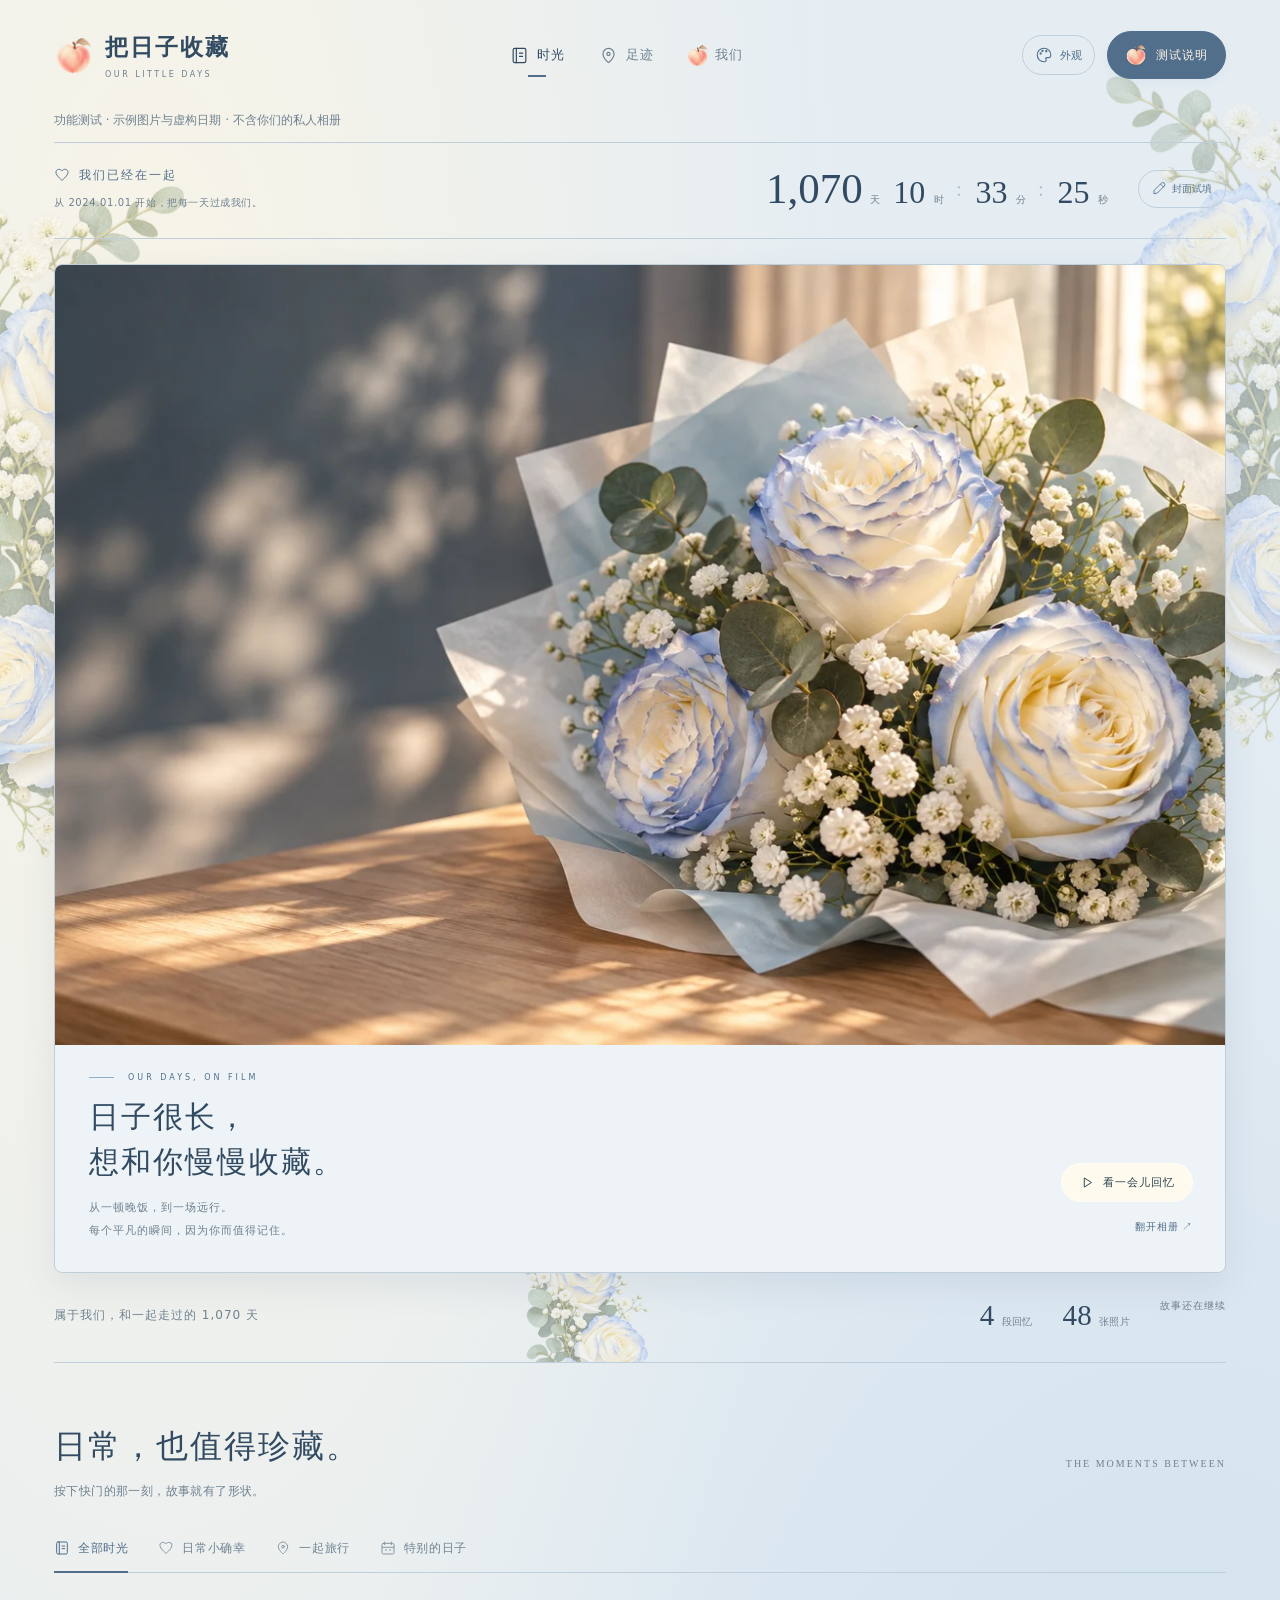
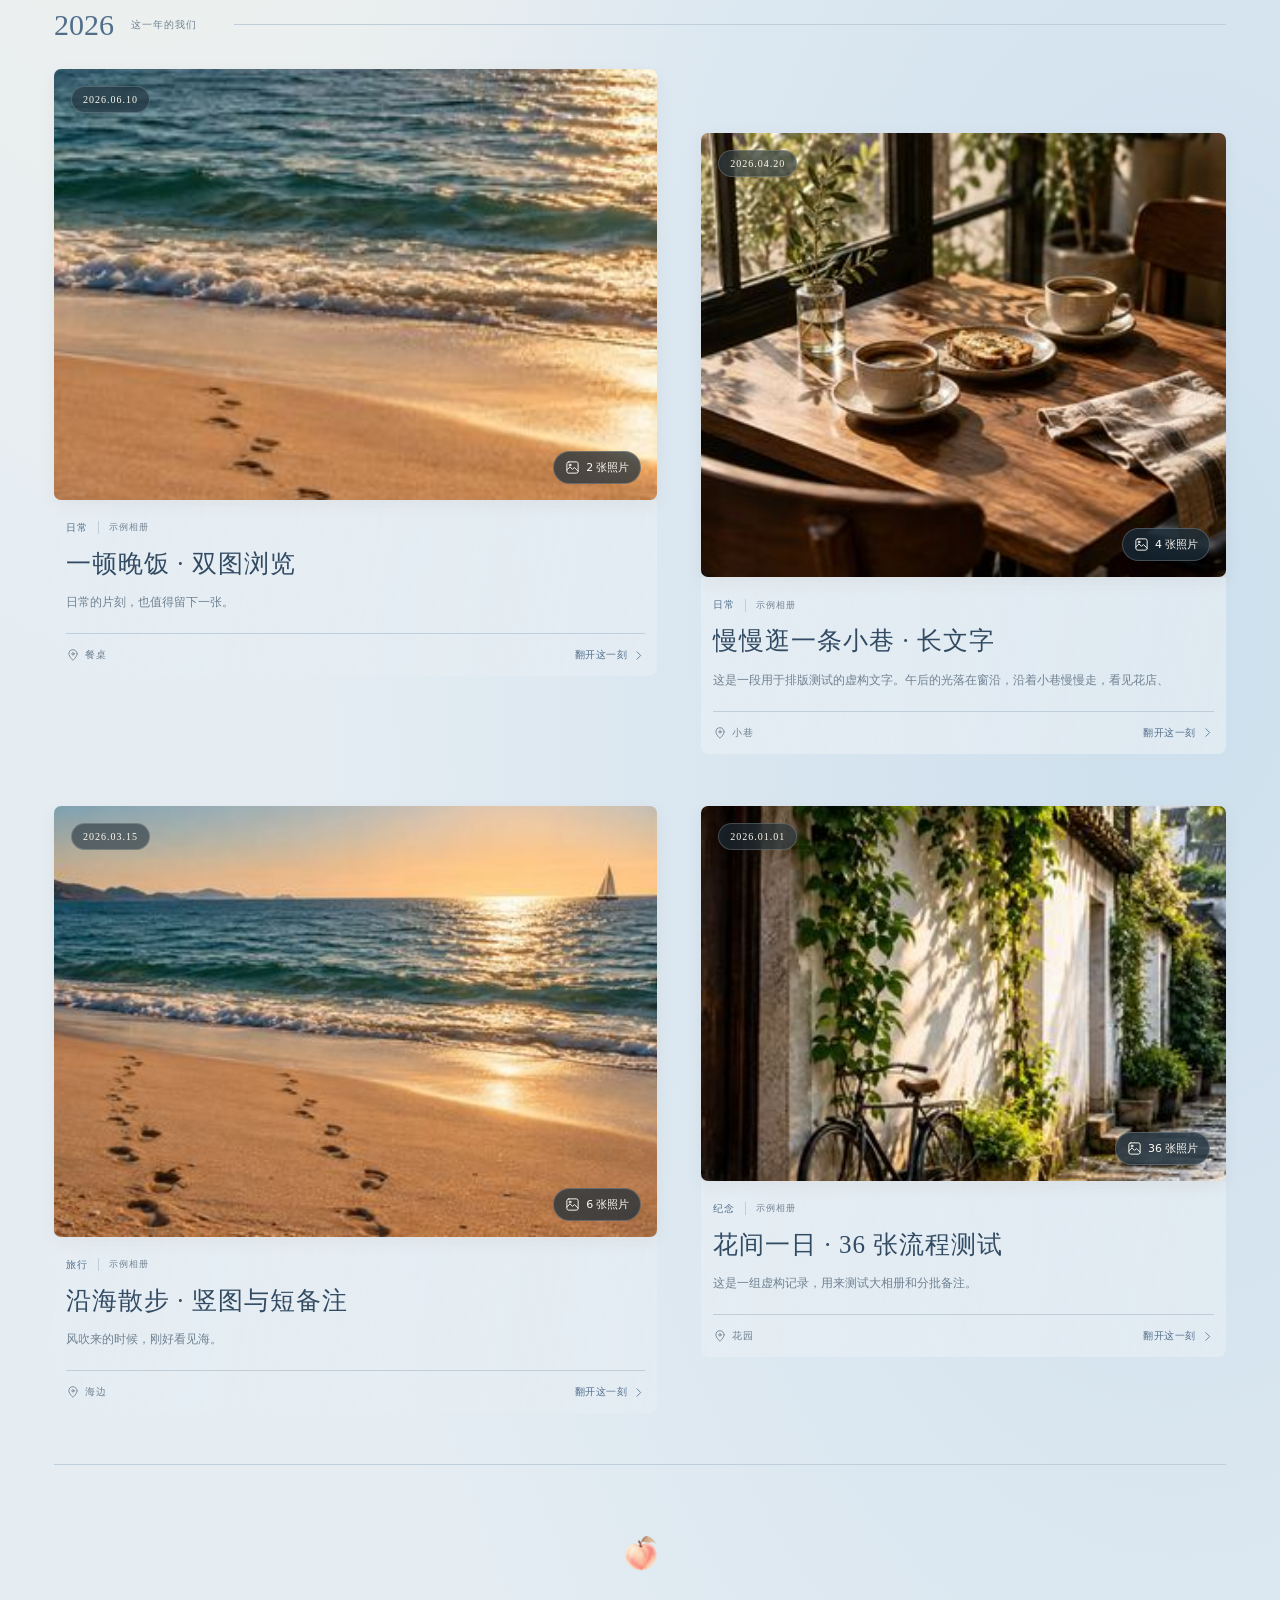
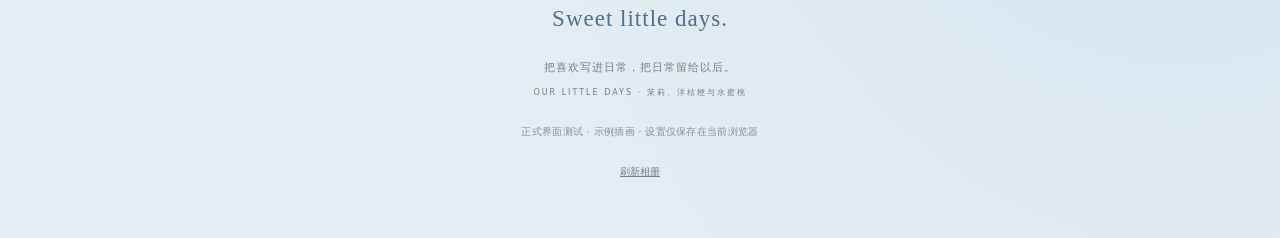
==== album/index.html @ a8d41688 "Add full album interface with synthetic test records" ====
<!doctype html>
<html lang="zh-CN">
<head>
<meta charset="utf-8"><meta name="viewport" content="width=device-width,initial-scale=1">
<meta name="theme-color" content="#516e8b"><title>把日子收藏 · 相册功能测试</title><meta name="robots" content="noindex,nofollow">
<link rel="stylesheet" href="base.css">
<link rel="stylesheet" href="editorial.css">
<link rel="stylesheet" href="botanical.css">
<link rel="stylesheet" href="blue-letter.css">
<link rel="stylesheet" href="album.css">
<link rel="stylesheet" href="cover.css">
<link rel="stylesheet" href="cinema.css">
<link rel="stylesheet" href="stable.css">
</head>
<body data-theme="blue-letter">

<div class="wrap">
<header class="header"><div class="brand"><div class="brand-mark" aria-hidden="true"><img src="assets/peach.webp" alt=""></div><div><strong>把日子收藏</strong><small>OUR LITTLE DAYS</small></div></div><nav class="nav" aria-label="主要导航"><button data-page="time" class="active"><span class="nav-icon" aria-hidden="true">◷</span>时光</button><button data-page="places"><span class="nav-icon" aria-hidden="true">⌁</span>足迹</button><button data-page="us"><span class="nav-icon" aria-hidden="true"><img class="peach-nav" src="assets/peach.webp" alt=""></span>我们</button></nav><div class="header-actions"><button class="appearance-trigger" id="appearanceButton" aria-label="选择外观" aria-haspopup="dialog" aria-controls="appearanceDialog" title="外观"><svg class="ui-icon" viewBox="0 0 24 24" fill="none" stroke="currentColor" stroke-width="1.5" stroke-linecap="round" stroke-linejoin="round" aria-hidden="true"><path d="M12 3a9 9 0 1 0 0 18h1a2 2 0 0 0 1.5-3.3c-.7-.8-.1-2.2 1-2.2H18A3 3 0 0 0 21 12a9 9 0 0 0-9-9Z"/><circle cx="7.5" cy="10" r=".8"/><circle cx="10" cy="6.5" r=".8"/><circle cx="15" cy="7" r=".8"/></svg><span>外观</span></button><button class="add-button" id="add"><img class="peach-mini" src="assets/peach.webp" alt="">测试说明</button></div></header>

<main>
<section id="time" class="page">
<section class="together-section" aria-label="在一起的时间"><div class="together-intro"><div class="together-label"><svg class="ui-icon" viewBox="0 0 24 24" fill="none" stroke="currentColor" stroke-width="1.4" aria-hidden="true"><path d="M20 5c-3-3-7-1-8 1-1-2-5-4-8-1-5 5 8 15 8 15S25 10 20 5Z"/></svg>我们已经在一起</div><p id="togetherSince">从 2024.01.01 开始，把每一天过成我们。</p></div><div class="together-right"><div class="together-numbers" id="togetherNumbers" role="timer" aria-live="off"><span class="together-part days"><b data-together="days">—</b><small>天</small></span><span class="together-part"><b data-together="hours">—</b><small>时</small></span><span class="together-separator" aria-hidden="true">:</span><span class="together-part"><b data-together="minutes">—</b><small>分</small></span><span class="together-separator" aria-hidden="true">:</span><span class="together-part"><b data-together="seconds">—</b><small>秒</small></span></div><button class="edit-cover" id="editCover" aria-haspopup="dialog"><svg class="ui-icon" viewBox="0 0 24 24" fill="none" stroke="currentColor" stroke-width="1.5" stroke-linecap="round" stroke-linejoin="round" aria-hidden="true"><path d="m15 4 5 5M4 20l5-1L21 7a2 2 0 0 0-5-5L4 14Z"/></svg>封面试填</button></div></section>
<div class="hero"><div class="hero-art" id="heroArt" aria-hidden="true"></div><div class="hero-copy"><div class="eyebrow">OUR DAYS, ON FILM</div><h1>日子很长，<br>想和你慢慢收藏。</h1><p>从一顿晚饭，到一场远行。<br>每个平凡的瞬间，因为你而值得记住。</p></div><div class="hero-bottom"><button class="cinema-entry" id="openCinema" aria-haspopup="dialog"><svg class="ui-icon" viewBox="0 0 24 24" fill="none" stroke="currentColor" stroke-width="1.5" stroke-linecap="round" stroke-linejoin="round" aria-hidden="true"><path d="m9 5 11 7-11 7Z"/></svg>看一会儿回忆</button><button id="openCollection">翻开相册 ↗</button></div><div class="hero-note"><span class="note-long">PRIVATE PHOTO JOURNAL</span><span>OUR OWN LITTLE WORLD</span></div></div>
<div class="intro-strip"><p id="introTogether">属于我们，和一起走过的每一天</p><div class="little-stats"><span><b id="count">15</b>段回忆</span><span><b id="photoCount">0</b>张照片</span><span class="stats-note">故事还在继续</span></div></div>
<div class="section-title"><div><h2>日常，也值得珍藏。</h2><p>按下快门的那一刻，故事就有了形状。</p></div><span class="side-note">THE MOMENTS BETWEEN</span></div>
<div class="filters" id="filters" aria-label="回忆分类"><button class="chip active" data-filter="全部">全部时光</button><button class="chip" data-filter="日常">日常小确幸</button><button class="chip" data-filter="旅行">一起旅行</button><button class="chip" data-filter="纪念">特别的日子</button></div>
<div id="timeline"></div>
</section>
<section id="places" class="page hidden">
<div class="page-heading"><div class="eyebrow">SOMEWHERE WITH YOU</div><h1>把足迹，留在一起。</h1><p>想起一座城，也想起那时身边的你。</p></div>
<div class="map-board"><div class="map-art" aria-hidden="true"><svg viewBox="0 0 1000 420" preserveAspectRatio="none"><path d="M-100 330Q130 100 310 260T700 190T1100 140" fill="none" stroke="#d2ddc4" stroke-width="100"/><path d="M130 250Q180 70 350 110T610 240T820 100" fill="none" stroke="#adbd9c" stroke-width="2" stroke-dasharray="6 8"/><path d="M80 100l15-35 15 35m-15-22v38M870 300l15-35 15 35m-15-22v38M740 65l12-27 12 27m-12-18v28" stroke="#9db58e" stroke-width="3" fill="none"/><circle cx="880" cy="55" r="25" fill="#eee3bd"/></svg></div><button class="place-pin" data-place="杭州" style="left:22%;top:31%">杭州<small>湖边慢走</small></button><button class="place-pin" data-place="苏州" style="left:66%;top:23%">苏州<small>小巷与雨</small></button><button class="place-pin" data-place="南京" style="left:51%;top:52%">南京<small>秋天的风</small></button><button class="place-pin" data-place="青岛" style="left:76%;top:70%">青岛<small>一起看海</small></button><button class="place-pin" data-place="我们的城市" style="left:26%;top:73%">我们的城市</button><div class="map-note">地点浏览交互示意 · 排列不代表地理位置<br>正式版将按你们的真实地点标记地图</div></div>
<div class="section-title"><div><h2 id="placeTitle">旅途里的小片段</h2><p>点选上面的地点，翻开那一站的故事。</p></div><button class="chip" id="allPlaces">所有地点</button></div><div class="cards" id="placeCards"></div><div class="wish"><span aria-hidden="true">✧</span><div><h3>下一站，也想和你一起。</h3><p>这里留给未来的旅行清单。等你们填上第一个目的地。</p></div></div>
</section>
<section id="us" class="page hidden">
<div class="page-heading"><div class="eyebrow">YOU, ME & ALL THE LITTLE THINGS</div><h1>关于我们，慢慢写。</h1></div><div class="us-cover"><div class="flower" aria-hidden="true">you & me</div><h2>已经一起走过三年，<br>还想记录很多很多年。</h2><p>日子有了照片，想念就有了落脚的地方。<br>这一页，留给你们的名字和故事。</p></div>
<div class="anniversaries"><div class="anniversary"><h3>♡ 在一起的日子</h3><strong>等你填入那一天</strong><p>填写真实日期后，显示相伴天数</p></div><div class="anniversary"><h3>✳ 下一个纪念日</h3><strong>值得期待的一天</strong><p>纪念日与倒计时将在正式版设置</p></div></div>
<div class="section-title"><div><h2>我们的故事集</h2><p>同一段回忆，也能用另一种方式重逢。</p></div></div><div class="chapters"><button class="chapter" data-chapter="纪念"><span>01</span><h3>那些特别的日子</h3><p>把心动好好保存 →</p></button><button class="chapter" data-chapter="旅行"><span>02</span><h3>和你去远方</h3><p>风景里，刚好有你 →</p></button><button class="chapter" data-chapter="日常"><span>03</span><h3>平凡日常也闪光</h3><p>吃饭散步，就很美好 →</p></button></div><p class="privacy-note">公开功能测试 · 仅使用示例插画与虚构记录<br>本次不提供私人照片上传、账号登录或跨设备同步。请勿填写私人信息。</p>
</section>
</main><footer class="footer"><img class="footer-peach" src="assets/peach.webp" alt=""><div class="leaf" aria-hidden="true">Sweet little days.</div>把喜欢写进日常，把日常留给以后。<br><small>OUR LITTLE DAYS · 茉莉、洋桔梗与水蜜桃</small><p class="preview-note">正式界面测试 · 仅含示例插画 · 设置不跨设备同步</p><div class="demo-controls"><button id="reset">刷新相册</button></div></footer>
</div>
<dialog class="modal appearance-dialog" id="appearanceDialog" aria-labelledby="appearanceTitle"><div class="modal-head"><strong id="appearanceTitle">选一种心情</strong><button class="close" aria-label="关闭外观选择" data-close="appearanceDialog">×</button></div><div class="modal-body"><p class="appearance-description">给同一段日子，换一种喜欢的颜色。</p><div class="palette-options"><button class="palette-option" data-palette="peach" aria-pressed="false"><span class="palette-swatch" aria-hidden="true"></span>暖杏琥珀</button><button class="palette-option" data-palette="jasmine" aria-pressed="false"><span class="palette-swatch" aria-hidden="true"></span>茉莉香槟</button><button class="palette-option" data-palette="rose" aria-pressed="false"><span class="palette-swatch" aria-hidden="true"></span>月光靛蓝</button><button class="palette-option" data-palette="white-lisianthus" aria-pressed="false"><span class="palette-swatch" aria-hidden="true"></span>白洋桔梗</button><button class="palette-option" data-palette="blue-letter" aria-pressed="true"><span class="palette-swatch" aria-hidden="true"></span>蓝缘花信</button></div><p class="appearance-note">随时切换 · 选择会保存在当前浏览器</p></div></dialog>
<dialog class="modal" id="detail"><div class="modal-head"><strong>这一刻，想记住</strong><button class="close" aria-label="关闭回忆" data-close="detail">×</button></div><div class="modal-body" id="detailBody"></div></dialog>

<dialog class="modal" id="coverSettings" aria-labelledby="coverSettingsTitle"><div class="modal-head"><strong id="coverSettingsTitle">写下属于我们的封面</strong><button class="close" aria-label="关闭封面设置" data-close="coverSettings">×</button></div><div class="modal-body"><p class="cover-guide">把那一天和想说的话留在首页。文字与图片分开，随时可以修改。</p><form id="coverForm"><div class="field-row"><label class="field">在一起的日期<input name="date" type="date" min="1900-01-01" required></label><label class="field">开始时刻<input name="time" type="time"></label></div><p class="field-help">统一按北京时间计算；未指定时刻时，从当天 00:00 开始。</p><label class="field">封面标题<textarea name="title" rows="2" maxlength="37" required></textarea></label><p class="field-help">最多两行，每行最多 18 个字；回车可以换行。</p><label class="field">封面短句<textarea name="subtitle" rows="3" maxlength="137" required></textarea></label><p class="field-help">最多三行，每行最多 45 个字。</p><label class="field">封面小字<input name="eyebrow" maxlength="40" placeholder="例如：OUR DAYS, ON FILM"></label><p class="field-help">留空可以隐藏。</p><p class="cover-storage-note">保存在当前浏览器，刷新仍保留，不会同步到其他设备，清除浏览器数据后会丢失。</p><p id="coverSaveStatus" class="cover-save-status" role="status"></p><button class="submit" type="submit">保存本机测试设置</button></form></div></dialog>
<dialog class="cinema" id="cinema" aria-labelledby="cinemaTitle"><header class="cinema-top"><button class="cinema-back" id="cinemaExit"><svg class="ui-icon" viewBox="0 0 24 24" fill="none" stroke="currentColor" stroke-width="1.5" stroke-linecap="round" stroke-linejoin="round" aria-hidden="true"><path d="m15 5-7 7 7 7"/></svg>返回日常</button><div class="cinema-heading"><h2 id="cinemaTitle">回忆放映室</h2><p>A LITTLE TIME WITH YOU</p></div><label class="cinema-source"><span>播放内容</span><select id="cinemaSource" aria-label="播放内容"><option value="all">全部回忆</option><option value="added">放映精选</option></select></label></header><div class="cinema-main"><div class="cinema-together"><span>我们已相伴</span><b id="cinemaDays">—</b><span>天</span><time id="cinemaClock"></time></div><div class="cinema-empty" id="cinemaEmpty" hidden><strong>这里，等你们的照片。</strong><p>当前没有可播放的照片。可以切换到「全部回忆」，或在相册中选入放映精选。</p></div><div class="cinema-stage" id="cinemaStage"><button class="cinema-focus" id="cinemaFocus" aria-label="暂停并放大当前照片"><img id="cinemaPhoto" alt="" decoding="async"><span class="cinema-photo-number" id="cinemaPhotoNumber"></span><span class="cinema-image-error" id="cinemaImageError" role="status" hidden>这张照片暂时无法显示，可以切换下一张。</span></button></div><div class="cinema-caption" id="cinemaCaption"><p class="cinema-date" id="cinemaDate"></p></div><div class="cinema-ring" id="cinemaRing" aria-label="旋转的回忆照片"></div></div><footer class="cinema-footer" id="cinemaFooter"><div class="cinema-controls" id="cinemaControls"><button class="cinema-step" id="cinemaPrevious" aria-label="放映上一张"><svg class="ui-icon" viewBox="0 0 24 24" fill="none" stroke="currentColor" stroke-width="1.5" stroke-linecap="round" stroke-linejoin="round" aria-hidden="true"><path d="m15 5-7 7 7 7"/></svg></button><button class="cinema-pause" id="cinemaPause" aria-label="暂停放映" aria-pressed="false"><img src="assets/peach.webp" alt=""><span class="cinema-play-glyph" id="cinemaPlayGlyph" aria-hidden="true">Ⅱ</span></button><button class="cinema-step" id="cinemaNext" aria-label="放映下一张"><svg class="ui-icon" viewBox="0 0 24 24" fill="none" stroke="currentColor" stroke-width="1.5" stroke-linecap="round" stroke-linejoin="round" aria-hidden="true"><path d="m9 5 7 7-7 7"/></svg></button></div><div class="cinema-progress-row"><span class="cinema-progress-track" aria-hidden="true"><i id="cinemaProgress"></i></span><span class="cinema-position" id="cinemaPosition"></span></div></footer></dialog>
<dialog class="cinema-lightbox" id="cinemaLightbox" aria-labelledby="cinemaZoomTitle"><div class="cinema-zoom-head"><h3 id="cinemaZoomTitle"></h3><button class="close" id="cinemaZoomClose" aria-label="关闭放映大图"><svg class="ui-icon" viewBox="0 0 24 24" fill="none" stroke="currentColor" stroke-width="1.5" stroke-linecap="round" aria-hidden="true"><path d="m6 6 12 12M18 6 6 18"/></svg></button></div><div class="cinema-zoom-image"><img id="cinemaZoomPhoto" alt=""><p class="cinema-image-error" id="cinemaZoomError" hidden>这张照片暂时无法显示，请返回切换其他照片。</p></div><p class="cinema-zoom-meta" id="cinemaZoomMeta"></p></dialog>
<div class="toast hidden" id="toast" role="status"></div>
<script>
const $=s=>document.querySelector(s); const $$=s=>[...document.querySelectorAll(s)];
function esc(s){return String(s).replace(/[&<>"']/g,c=>({'&':'&amp;','<':'&lt;','>':'&gt;','"':'&quot;',"'":'&#39;'}[c]));}
</script>
<script src="local-library.js"></script>
<script src="stable-api.js"></script>
<script src="memory-ui.js"></script>
<script src="botanical.js"></script>
<script src="cover.js"></script>
<script src="cinema.js"></script>
<script src="test-ui.js"></script>
<script src="stable-ui.js"></script>
</body>
</html>
---- album/base.css ----
:root{--paper:#f8f7f1;--ink:#35483a;--muted:#7c8277;--green:#dfe9d8;--deep:#5e7758;--line:#e3e5da;--serif:Georgia,"Songti SC","SimSun",serif}*{box-sizing:border-box}body{margin:0;background:var(--paper);color:var(--ink);font-family:"Microsoft YaHei",system-ui,sans-serif;font-size:14px}button,input,textarea,select{font:inherit}button,a{-webkit-tap-highlight-color:transparent}button{cursor:pointer}button:focus-visible,a:focus-visible{outline:3px solid #aa8157;outline-offset:4px}button{color:inherit}svg{display:block;width:100%;height:100%}.wrap{max-width:1160px;margin:auto;padding:0 44px}.notice{font-size:11px;text-align:center;padding:9px 14px;background:#e8eddf;color:#65735e;letter-spacing:.8px}.header{height:91px;display:flex;align-items:center;justify-content:space-between}.brand{display:flex;gap:12px;align-items:center}.brand-mark{width:37px;height:37px;background:var(--green);border-radius:50%;padding:9px}.brand strong{font-family:var(--serif);font-size:21px;font-weight:600;letter-spacing:3px}.brand small{display:block;letter-spacing:2px;font-size:9px;color:var(--muted);margin-top:5px}.nav{display:flex;gap:34px;align-items:center}.nav button{border:0;background:none;padding:12px 0;color:var(--muted);position:relative;font-size:13px}.nav button.active{color:var(--ink)}.nav button.active:after{content:"";position:absolute;bottom:3px;left:35%;width:30%;height:3px;background:#94ac86;border-radius:9px}.nav-icon{display:none}.add-button{display:flex;gap:8px;align-items:center;border:1px solid #c9d2bd;background:transparent;padding:10px 15px;border-radius:25px;font-size:12px}.page{animation:appear .3s ease}.hero{position:relative;min-height:360px;display:flex;align-items:center;border-radius:9px;overflow:hidden;background:#e7eada}.hero-art{position:absolute;inset:0;opacity:.88}.hero:after{content:"";position:absolute;inset:0;background:linear-gradient(90deg,rgba(242,242,225,.95),rgba(242,242,225,.58) 43%,transparent 70%)}.hero-copy{position:relative;z-index:1;padding:48px;width:65%}.eyebrow{font-family:Georgia,serif;font-size:10px;letter-spacing:3px;color:#6d8065}.hero h1{font-family:var(--serif);font-size:45px;font-weight:500;line-height:1.5;margin:17px 0 16px;letter-spacing:5px}.hero p{line-height:2.1;font-size:13px;color:#68755f;margin:0}.hero-note{position:absolute;right:28px;bottom:24px;z-index:1;font-family:var(--serif);font-size:13px;transform:rotate(-5deg);color:#53654c;letter-spacing:2px}.hero-note span{display:block;font:9px system-ui;text-align:right;letter-spacing:1px;margin-top:6px}.tiny-flower{font-size:25px;color:#839774;margin-left:12px}.intro-strip{display:flex;align-items:center;justify-content:space-between;padding:25px 4px;border-bottom:1px solid var(--line);gap:15px}.intro-strip p{margin:0;color:#7a8173;font-size:12px}.intro-strip strong{color:#536849;font-weight:500}.little-stats{display:flex;gap:28px;font-size:11px;color:var(--muted)}.little-stats b{font-family:Georgia;font-size:22px;font-weight:400;color:var(--deep);margin-right:5px}.section-title{display:flex;justify-content:space-between;align-items:end;margin:38px 0 20px;gap:15px}.section-title h2{font-family:var(--serif);font-size:25px;font-weight:500;letter-spacing:3px;margin:0 0 9px}.section-title p{font-size:11px;color:var(--muted);margin:0;line-height:1.8}.section-title .side-note{font-family:var(--serif);color:#8b927e;font-size:12px;white-space:nowrap}.filters{display:flex;gap:9px;flex-wrap:wrap;margin:0 0 24px}.chip{background:transparent;border:1px solid #dfe3d6;border-radius:20px;padding:7px 16px;font-size:11px;color:#798071}.chip.active{background:#e0e9d8;border-color:#e0e9d8;color:#526348}.year-label{display:flex;align-items:center;gap:12px;margin:27px 0 18px;font:19px Georgia;color:#6e8164}.year-label:after{content:"";height:1px;background:var(--line);flex:1}.year-label small{font:10px system-ui;color:#939888;letter-spacing:2px}.cards{display:grid;grid-template-columns:repeat(3,minmax(0,1fr));gap:25px}.card{background:#fffef9;border:1px solid #ecece3;padding:11px 11px 17px;text-align:left;width:100%;box-shadow:0 4px 10px #45533e05;border-radius:3px;transition:transform .2s,box-shadow .2s;position:relative}.card:hover{transform:translateY(-4px) rotate(-.4deg);box-shadow:0 8px 20px #45533e10}.card-art{aspect-ratio:1.46;overflow:hidden;border-radius:2px;position:relative;background:#e4e9da}.card-art img{width:100%;height:100%;object-fit:cover}.card-date{position:absolute;left:10px;bottom:9px;background:#fffdf0d9;padding:4px 7px;font:10px Georgia;color:#5f6c55;border-radius:2px}.card-body{padding:14px 7px 0}.card-title{font-family:var(--serif);font-size:18px;letter-spacing:1px;font-weight:500;margin:0 0 9px}.card-desc{font-size:11px;color:#8a8b7f;white-space:nowrap;overflow:hidden;text-overflow:ellipsis;margin:0 0 15px}.card-foot{display:flex;justify-content:space-between;font-size:10px;color:#8d9582}.tag{color:#71856a;background:#eef2e8;padding:3px 7px;border-radius:3px}.card-place{align-self:center}.tape{position:absolute;top:-6px;left:42%;width:51px;height:17px;background:#d8dfbda8;transform:rotate(-8deg);z-index:1}.footer{text-align:center;padding:48px 10px 35px;color:#8f9785;font-size:11px;line-height:2.2}.footer .leaf{font-size:23px;color:#9caa87}.footer small{font-size:10px;color:#a0a595}.page-heading{padding:28px 0 25px}.page-heading h1{font-family:var(--serif);font-weight:500;font-size:34px;letter-spacing:4px;margin:10px 0}.page-heading p{font-size:12px;color:var(--muted);line-height:1.9}.map-board{position:relative;background:#e9eddf;border-radius:8px;min-height:380px;overflow:hidden;border:1px solid #e0e5d6}.map-art{position:absolute;inset:0;opacity:.65}.map-note{position:absolute;bottom:16px;left:22px;font-size:10px;color:#7d8c73;line-height:1.7}.place-pin{position:absolute;transform:translate(-50%,-50%);background:#fffdf5;border:1px solid #d9decf;box-shadow:0 4px 12px #4250390d;padding:10px 16px;border-radius:22px;font-size:12px}.place-pin:before{content:"";width:7px;height:7px;background:#8ca47d;display:inline-block;border-radius:50%;margin-right:8px}.place-pin.active{background:#5e7758;color:white;border-color:#5e7758}.place-pin small{font-size:9px;opacity:.7;margin-left:6px}.wish{display:flex;align-items:center;gap:18px;background:#efeee2;border:1px dashed #d9d8c6;padding:20px 24px;border-radius:5px;margin-top:30px}.wish span{font-size:28px;color:#9aa981}.wish h3{font-family:var(--serif);font-weight:500;margin:0 0 7px;font-size:17px}.wish p{font-size:11px;color:var(--muted);margin:0;line-height:1.8}.us-cover{padding:40px 30px;text-align:center;background:#e5ebdc;border-radius:7px;position:relative}.us-cover h2{font-family:var(--serif);font-size:31px;font-weight:500;letter-spacing:4px}.us-cover p{font-size:12px;line-height:2;color:#738168}.us-cover .flower{font-size:40px;color:#98a777}.anniversaries{display:grid;grid-template-columns:1fr 1fr;gap:20px;margin:23px 0}.anniversary{border:1px solid #e1e4d7;border-radius:5px;padding:23px;background:#fcfbf5}.anniversary h3{font-size:12px;font-weight:400;color:#77866c;margin:0 0 13px}.anniversary strong{font-family:var(--serif);font-size:22px;font-weight:500}.anniversary p{font-size:10px;color:#929787;margin:10px 0 0}.chapters{display:grid;grid-template-columns:repeat(3,1fr);gap:18px}.chapter{border:1px solid #e2e5d9;background:#f0f1e5;padding:25px 20px;text-align:left;border-radius:5px}.chapter span{font:11px Georgia;color:#91a27f;letter-spacing:2px}.chapter h3{font-family:var(--serif);font-weight:500;font-size:21px;margin:16px 0 9px}.chapter p{font-size:11px;color:#7c8973;margin:0}.privacy-note{font-size:11px;line-height:1.9;color:#7c8773;text-align:center;margin:30px 0}.empty{text-align:center;padding:45px;color:var(--muted);grid-column:1/-1}.modal{border:1px solid #e0e4d6;border-radius:9px;padding:0;background:var(--paper);color:var(--ink);width:min(620px,calc(100% - 24px));max-height:90dvh;overflow:auto;box-shadow:0 20px 80px #21321f24}.modal::backdrop{background:#28352566;backdrop-filter:blur(3px)}.modal-head{display:flex;align-items:center;justify-content:space-between;padding:18px 23px;border-bottom:1px solid var(--line)}.modal-head strong{font-family:var(--serif);font-size:19px;font-weight:500;letter-spacing:2px}.close{border:0;background:#e9eddf;border-radius:50%;width:30px;height:30px;font-size:20px}.modal-body{padding:24px}.detail-art{aspect-ratio:1.5;overflow:hidden;border-radius:4px}.detail-art img{width:100%;height:100%;object-fit:contain}.detail-meta{font-size:11px;color:#86917a;letter-spacing:1px;margin:22px 0 13px}.detail-title{font-family:var(--serif);font-size:29px;font-weight:500;margin:10px 0 18px}.detail-text{line-height:2.2;color:#6f7d65;font-size:13px}.sample-hint{font-size:11px;line-height:1.9;background:#eaf0e2;color:#738467;border-radius:4px;padding:11px 14px;margin:15px 0}.field{display:block;margin-top:18px;font-size:12px;color:#63745a}.field input,.field textarea,.field select{width:100%;border:1px solid #dce2d2;border-radius:5px;padding:11px 12px;margin-top:8px;color:#405637;background:#fffef9}.field textarea{resize:vertical;min-height:85px}.field-row{display:grid;grid-template-columns:1fr 1fr;gap:15px}.upload-box{display:block;position:relative;border:1px dashed #bccaaa;border-radius:7px;padding:24px;text-align:center;background:#f0f3e8;font-size:12px;color:#789065;cursor:pointer;margin:15px 0}.upload-box input{position:absolute;inset:0;opacity:0;cursor:pointer;width:100%}.upload-box small{display:block;margin-top:8px;font-size:10px;color:#939c86}.submit{width:100%;border:0;border-radius:5px;background:#657f59;color:#fff;padding:13px;margin-top:23px;font-size:13px}.toast{position:fixed;left:50%;bottom:90px;transform:translateX(-50%);z-index:10;max-width:85vw;background:#445d3e;color:#fff;padding:12px 19px;border-radius:7px;font-size:12px;box-shadow:0 5px 20px #25382230}.hidden{display:none!important}.thumbs{display:flex;gap:8px;overflow:auto;margin-top:10px}.thumbs button{width:65px;height:55px;border:1px solid #ccd6c1;background:#f0f2e8;padding:2px;flex-shrink:0}.thumbs img{width:100%;height:100%;object-fit:cover}.demo-controls{display:flex;justify-content:center;margin-top:22px}.demo-controls button{border:0;background:none;font-size:10px;color:#8b9782;text-decoration:underline}
@keyframes appear{from{opacity:0;transform:translateY(7px)}to{opacity:1;transform:translateY(0)}}
@media(min-width:1500px){.wrap{max-width:1280px}.hero{min-height:390px}.hero h1{font-size:49px}}
@media(max-width:800px){.wrap{padding:0 24px}.cards{grid-template-columns:repeat(2,minmax(0,1fr))}.nav{gap:22px}.hero-copy{padding:34px;width:75%}.hero h1{font-size:38px}.hero{min-height:330px}.chapters{gap:10px}.chapter{padding:20px 15px}}
@media(max-width:560px){body{padding-bottom:76px}.notice{font-size:10px;letter-spacing:0;padding:8px}.wrap{padding:0 20px}.header{height:78px}.brand strong{font-size:18px;letter-spacing:2px}.brand small{font-size:8px;letter-spacing:1.3px}.brand-mark{width:32px;height:32px;padding:8px}.brand{gap:9px}.add-button{padding:9px 12px;font-size:11px}.nav{position:fixed;bottom:0;left:0;right:0;height:70px;padding-bottom:env(safe-area-inset-bottom);background:#fafbf5f5;border-top:1px solid #e5e8dc;backdrop-filter:blur(10px);z-index:4;justify-content:space-around;gap:0}.nav button{font-size:10px;width:30%;padding:9px 0}.nav-icon{display:block;font-size:19px;margin:0 auto 5px;height:20px;width:20px}.nav button.active:after{display:none}.nav button.active{color:#4d713f}.hero{min-height:330px;align-items:start}.hero-copy{width:100%;padding:30px 25px}.hero h1{font-size:30px;letter-spacing:1px;margin:15px 0 12px}.hero p{font-size:11px}.hero:after{background:linear-gradient(120deg,rgba(245,244,226,.89),rgba(245,244,226,.35) 70%,transparent)}.hero-note{bottom:20px;right:19px;font-size:12px}.hero-art{left:-150px;width:850px}.intro-strip{padding:20px 0;align-items:start;flex-direction:column;gap:13px}.intro-strip p{font-size:11px}.little-stats{gap:24px}.little-stats b{font-size:20px}.section-title{margin-top:29px}.section-title h2{font-size:24px}.section-title .side-note{display:none}.cards{grid-template-columns:1fr;gap:24px}.card{padding:10px 10px 16px}.card-art{aspect-ratio:1.52}.card-title{font-size:20px}.card-desc{font-size:12px}.card-foot{font-size:11px}.card-body{padding:16px 8px 0}.filters{gap:7px;margin-bottom:20px}.chip{font-size:11px;padding:7px 13px}.page-heading{padding:12px 0 20px}.page-heading h1{font-size:29px}.map-board{min-height:350px}.place-pin{padding:9px 11px;font-size:11px}.map-note{font-size:9px;left:14px}.wish{padding:20px 17px}.us-cover{padding:28px 18px}.us-cover h2{font-size:27px}.anniversaries{gap:12px}.anniversary{padding:19px 14px}.anniversary strong{font-size:19px}.chapters{grid-template-columns:1fr}.chapter{display:grid;grid-template-columns:30px 1fr;align-items:center;padding:16px 20px;column-gap:12px}.chapter h3{margin:0;font-size:19px}.chapter p{grid-column:2;margin-top:9px}.footer{padding:35px 0 20px}.modal-body{padding:20px}.field-row{gap:10px}.detail-title{font-size:25px}}
@media(prefers-reduced-motion:reduce){*,*:before,*:after{animation:none!important;transition:none!important}}
---- album/editorial.css ----
/* Second visual direction: a private photographic journal. */
:root{--paper:#faf8f3;--ink:#233a32;--muted:#756f65;--green:#e6ecdf;--deep:#243e33;--line:#dddcd2;--serif:Georgia,"STZhongsong","Songti SC","SimSun",serif}
body{background:var(--paper);color:var(--ink);-webkit-font-smoothing:antialiased}
.wrap{max-width:1280px;padding:0 54px}
.notice{background:#253e33;color:#dce3d6;font-size:10px;padding:7px 12px;letter-spacing:1px}
.header{height:106px;border-bottom:0}
.brand{gap:12px}.brand-mark{background:transparent;width:32px;height:38px;border-radius:0;padding:0}
.brand strong{font-size:23px;letter-spacing:2px}.brand small{font-size:8px;letter-spacing:2.8px;color:#746f65;margin-top:7px}
.nav{gap:39px}.nav button{font-size:13px;color:#807c72;letter-spacing:2px;padding:14px 1px}
.nav button.active{color:var(--deep)}.nav button.active:after{width:18px;left:calc(50% - 9px);height:2px;background:#294936;border-radius:0}
.add-button{background:var(--deep);color:#fffdf2;border:1px solid var(--deep);border-radius:3px;padding:12px 18px;font-size:12px;letter-spacing:1px;transition:background .2s,transform .2s}
.add-button:hover{background:#3c5541;transform:translateY(-2px)}
.hero{min-height:560px;border-radius:2px;background:#263b2f;align-items:center}
.hero-art{inset:0;opacity:1;overflow:hidden}.hero-art img{width:100%;height:100%;object-fit:cover;object-position:50% 54%;display:block}
.hero:after{background:linear-gradient(90deg,rgba(10,26,20,.70),rgba(15,29,22,.26) 55%,rgba(14,24,17,.05)),linear-gradient(0deg,rgba(15,25,16,.36),transparent 40%)}
.hero-copy{padding:50px 58px;width:80%;color:#fff8e9;margin-top:-24px}
.eyebrow{font-family:system-ui,sans-serif;font-size:9px;letter-spacing:2.5px;color:#716d60;font-weight:500}
.hero .eyebrow{color:#f2ebd6;font-size:10px;letter-spacing:3px;display:flex;gap:14px;align-items:center}
.hero .eyebrow:before{content:"";width:25px;height:1px;background:#e0ddc9}
.hero h1{font-family:var(--serif);font-size:57px;font-weight:400;line-height:1.48;margin:26px 0 23px;letter-spacing:3px;text-shadow:0 2px 18px #14251b20}
.hero p{font-size:13px;line-height:2.1;color:#eeeada;letter-spacing:1px}
.hero-note{right:30px;bottom:29px;text-align:right;font-family:system-ui,sans-serif;font-size:10px;letter-spacing:1px;color:#fff8e8;transform:none;font-weight:400}
.hero-note span{font-size:9px;opacity:.8;margin-top:7px;letter-spacing:.7px}
.hero-bottom{position:absolute;z-index:1;bottom:28px;left:58px;display:flex;align-items:center;gap:20px;color:#f5efdf;font:11px Georgia;letter-spacing:2px}
.hero-bottom .line{width:76px;height:1px;background:#ffffff55;position:relative}.hero-bottom .line:before{content:"";position:absolute;left:0;width:22px;height:1px;background:#fff6df}
.hero-bottom button{border:0;background:none;padding:6px 0;color:#f8f0de;font-size:10px;letter-spacing:1px;transition:transform .2s}.hero-bottom button:hover{transform:translateX(4px)}
.intro-strip{padding:25px 0 27px;gap:25px;border-bottom:1px solid #d8d9cf}
.intro-strip p{color:#777568;font-size:12px;letter-spacing:.6px}.intro-strip strong{font-weight:500;color:var(--ink)}
.tiny-flower{display:none}.little-stats{gap:23px;color:#77776a;font-size:10px;letter-spacing:.3px}.little-stats b{font-size:23px;color:#294733;margin-right:7px}
.section-title{margin:55px 0 25px;align-items:center}.section-title h2{font-size:33px;letter-spacing:2px;font-weight:400;margin-bottom:11px;color:#2a3b30}.section-title p{font-size:12px;color:#777266;letter-spacing:.4px}
.section-title .side-note{display:block;color:#7e7768;font-size:12px;letter-spacing:1px}
.filters{gap:24px;margin-bottom:35px;border-bottom:1px solid var(--line);padding-bottom:0;flex-wrap:nowrap}
.chip{border:0;border-radius:0;background:transparent;color:#837d72;font-size:12px;letter-spacing:.6px;padding:12px 0 15px;position:relative;white-space:nowrap}
.chip.active{background:none;color:#2c4434;border-color:transparent}.chip.active:after{content:"";position:absolute;bottom:-1px;left:0;right:0;height:2px;background:#2c4434}
.year-label{font:italic 26px Georgia;color:#334d3b;margin:38px 0 25px;gap:17px}.year-label small{font-size:9px;letter-spacing:2px;color:#7d806e}.year-label:after{margin-left:10px;background:#deded3}
.cards{grid-template-columns:1.15fr 1fr;gap:35px 42px;align-items:start}
.card{background:none;border:0;padding:0 0 16px;box-shadow:none;border-radius:0;transition:transform .25s;isolation:isolate}
.card:nth-child(4n+2){margin-top:64px}.card:hover{transform:translateY(-3px);box-shadow:none}
.card-art{aspect-ratio:1.4;overflow:hidden;border-radius:2px;background:#dedfd4;position:relative}
.card:nth-child(4n+2) .card-art{aspect-ratio:1.18}.card-art img{width:100%;height:100%;object-fit:cover;transition:transform .7s cubic-bezier(.2,.6,.3,1);filter:none}
.card:hover .card-art img{transform:scale(1.035)}
.card-art:after{content:"翻开这一刻 ↗";position:absolute;bottom:16px;right:16px;background:#fcfaf1ec;color:#2e4432;border:1px solid #ffffff40;padding:9px 12px;font-size:10px;letter-spacing:1px;opacity:0;transform:translateY(4px);transition:opacity .25s,transform .25s}
.card:hover .card-art:after,.card:focus-visible .card-art:after{opacity:1;transform:translateY(0)}
.card-date{top:15px;left:15px;bottom:auto;background:#1d3329b5;backdrop-filter:blur(8px);color:#fff7e8;padding:7px 9px;border-radius:1px;font:10px Georgia;letter-spacing:1.2px}
.card-body{padding:20px 0 0}.card-title{font-size:24px;font-weight:400;letter-spacing:1px;margin-bottom:10px;line-height:1.5;color:#2d3e30}
.card-desc{color:#7e776b;font-size:12px;line-height:1.9;margin-bottom:15px}.card-foot{font-size:10px;letter-spacing:1px;color:#7c7d6d;border-top:1px solid #dfdfd3;padding-top:13px}
.tag{background:none;padding:0;border-radius:0;color:#65755d}.tape{display:none}
.footer{padding:70px 0 45px;color:#777669;letter-spacing:1px;border-top:1px solid #ddded3;margin-top:35px;font-size:11px}.footer .leaf{font-family:Georgia;font-size:23px;color:#284330;margin-bottom:12px}.footer small{font-size:8px;letter-spacing:2px;color:#888477}.demo-controls{margin-top:17px}.demo-controls button{color:#706f61;padding:10px}
.page-heading{padding:29px 0 30px}.page-heading h1{font-size:40px;line-height:1.5;margin:14px 0}.page-heading p{font-size:12px;color:#787466}
.map-board{border:1px solid #d7ddca;border-radius:2px;min-height:430px;background:#e9eddf}.map-art{opacity:1}.map-note{color:#69775b;bottom:20px;left:25px;line-height:1.9}
.place-pin{border:1px solid #c9d1bc;border-radius:2px;background:#fdfbf1;box-shadow:0 4px 14px #253a1f0b;padding:12px 17px;font-size:12px;color:#29432e}
.place-pin.active{background:#2b4535;border-color:#2b4535}.place-pin.active:before{background:#e8efd8}.place-pin:before{background:#6f8b59;width:5px;height:5px}
.place-pin small{font-size:10px;color:inherit}.wish{background:#f1efe5;border:0;border-left:3px solid #a4b28f;border-radius:0;margin-top:45px;padding:25px 28px}.wish span{color:#6f835c;font-size:27px}.wish h3{font-size:20px;letter-spacing:1px}.wish p{line-height:1.9;color:#777365}
.us-cover{background:#243d30;color:#f4f1e3;border-radius:2px;padding:58px 35px;overflow:hidden}
.us-cover:before{content:"";position:absolute;inset:0;background:url('assets/bluehero.webp') center 70%/cover;opacity:.17}.us-cover>*{position:relative}.us-cover .flower{font:italic 19px Georgia;color:#ccd5bb;letter-spacing:3px}
.us-cover h2{font-size:36px;line-height:1.7;letter-spacing:3px;font-weight:400;margin:20px 0}.us-cover p{color:#d1d7c4;line-height:2.2;font-size:12px;letter-spacing:1px}
.anniversaries{gap:24px;margin-top:25px}.anniversary{border:1px solid #d8dcce;background:transparent;border-radius:1px;padding:28px}.anniversary h3{color:#647658;font-size:12px}.anniversary strong{font-size:23px;letter-spacing:1px}.anniversary p{color:#787b6c;font-size:11px;margin-top:12px}
.chapters{gap:22px}.chapter{background:none;border:0;border-top:1px solid #a4b394;border-radius:0;padding:23px 0;transition:transform .2s}.chapter:hover{transform:translateY(-4px)}.chapter span{font:italic 16px Georgia;color:#6f805f}.chapter h3{font-size:24px;margin:23px 0 13px}.chapter p{color:#7f7b6c;font-size:11px}
.privacy-note{color:#797b6b;line-height:2.2;font-size:10px;margin-top:35px}
.modal{border-radius:3px;border-color:#bfcbb4;background:#faf8f3}.modal-head{padding:19px 25px;background:#f2f1e7}.modal-head strong{font-size:21px}.close{background:#e3e8d8;color:#36502d}.modal::backdrop{background:#14271c9c;backdrop-filter:blur(7px)}.detail-art{border-radius:1px;background:#ebece3}.detail-art img{width:100%;height:100%;object-fit:contain}.detail-title{font-size:30px;letter-spacing:1px}.detail-meta{color:#6b775d}.detail-text{color:#5f6755;font-size:13px}.sample-hint{background:#edf0e4;color:#64715a;font-size:10px;border-radius:1px}.submit{background:#2d4934;border-radius:2px}.field{color:#4c6342}.field input,.field textarea,.field select{border-radius:2px;border-color:#d3dcc7;background:#fffdf7}.upload-box{border-color:#b9c8a6;background:#f0f3e7;border-radius:2px}.toast{background:#293f2e;border-radius:2px}
@media(min-width:1500px){.wrap{max-width:1390px}.hero{min-height:610px}.hero h1{font-size:65px}}
@media(max-width:900px){.wrap{padding:0 30px}.header{height:93px}.hero{min-height:500px}.hero-copy{padding:35px;width:88%}.hero h1{font-size:46px}.hero-bottom{left:35px}.cards{gap:28px}.card-title{font-size:21px}.nav{gap:25px}.hero-art{inset:0;width:100%}}
@media(max-width:560px){
 body{padding-bottom:92px}.wrap{padding:0 22px}.notice{font-size:9px;padding:7px 8px;letter-spacing:.5px}
 .header{height:83px}.brand{gap:9px}.brand-mark{width:24px;height:30px}.brand strong{font-size:19px;letter-spacing:1.5px}.brand small{font-size:7px;letter-spacing:1.7px;margin-top:6px}
 .add-button{font-size:10px;letter-spacing:0;padding:10px 11px;border-radius:2px;gap:4px}
 .nav{height:74px;padding:3px 10px max(3px,env(safe-area-inset-bottom));background:#faf9f2f5;border-top:1px solid #d8ddce;backdrop-filter:blur(15px)}
 .nav button{padding:10px 0 8px;font-size:10px;letter-spacing:1px;color:#7c826e}.nav button.active{color:#294a32}.nav-icon{font-size:20px;margin-bottom:7px}.nav button.active:after{display:none}
 .hero{min-height:505px;align-items:center;margin:0 -22px;border-radius:0}.hero-art{left:0;inset:0;width:100%}.hero-art img{object-position:85% center}
 .hero:after{background:linear-gradient(90deg,#11271a8c,#172e1b26),linear-gradient(0deg,#1125169c,transparent 60%)}
 .hero-copy{padding:35px 29px;width:100%;margin-top:-5px}.hero .eyebrow{font-size:8px;letter-spacing:2px;gap:10px}.hero .eyebrow:before{width:19px}
 .hero h1{font-size:35px;letter-spacing:1px;line-height:1.65;margin:20px 0 19px}.hero p{font-size:11px;letter-spacing:.5px;line-height:2.1}
 .hero-bottom{left:29px;bottom:24px;gap:13px;font-size:10px;letter-spacing:1px}.hero-bottom .line{width:44px}.hero-bottom button{font-size:10px}.hero-note{right:23px;bottom:29px;font-size:9px;letter-spacing:.5px}.hero-note span{font-size:8px;margin-top:5px}.hero-note .note-long{display:none}
 .intro-strip{padding:23px 0;gap:17px;flex-direction:column;align-items:start}.intro-strip p{font-size:11px;letter-spacing:.3px}.little-stats{gap:23px;font-size:9px}.little-stats b{font-size:22px;margin-right:6px}
 .section-title{margin:34px 0 19px}.section-title h2{font-size:26px;letter-spacing:1px;line-height:1.5;margin-bottom:8px}.section-title p{font-size:11px;line-height:1.9}.section-title .side-note{display:none}
 .filters{gap:22px;margin-bottom:25px;overflow-x:auto}.chip{font-size:11px;letter-spacing:0;padding:9px 0 13px}.year-label{font-size:23px;margin:28px 0 22px}.year-label small{font-size:8px}
 .cards{grid-template-columns:1fr;gap:28px}.card{padding-bottom:0}.card:nth-child(4n+2){margin-top:0}.card-art{aspect-ratio:1.25}.card:nth-child(4n+2) .card-art{aspect-ratio:1.5}.card:nth-child(4n+3) .card-art{aspect-ratio:1.25}
 .card-body{padding:17px 0 0}.card-title{font-size:23px;margin-bottom:9px;letter-spacing:.5px}.card-desc{font-size:12px;margin-bottom:13px}.card-foot{padding-top:12px;font-size:10px;letter-spacing:.5px}.card-date{top:12px;left:12px;font-size:9px;padding:6px 8px}
 .card-art:after{content:"↗";opacity:1;transform:none;padding:8px 10px;font-size:15px;bottom:12px;right:12px;background:#fcfaf1df}
 .page-heading{padding:18px 0 27px}.page-heading h1{font-size:30px;letter-spacing:2px;margin-top:12px}.page-heading p{font-size:11px}
 .map-board{margin:0 -8px;min-height:370px}.map-note{left:15px;bottom:16px;font-size:8px;line-height:1.9}.place-pin{padding:10px 9px;font-size:10px}.place-pin small{display:none}.place-pin:before{margin-right:6px}.wish{padding:21px 18px;gap:15px;margin-top:30px}.wish h3{font-size:18px}.wish p{font-size:11px}
 .us-cover{padding:36px 18px}.us-cover h2{font-size:25px;line-height:1.9;letter-spacing:1px}.us-cover p{font-size:10px;letter-spacing:.5px}.us-cover .flower{font-size:15px}
 .anniversaries{gap:13px;margin-top:19px}.anniversary{padding:22px 14px}.anniversary h3{font-size:10px}.anniversary strong{font-size:17px;letter-spacing:0}.anniversary p{font-size:9px;line-height:1.8}
 .chapters{grid-template-columns:1fr;gap:10px}.chapter{padding:21px 0;display:grid;grid-template-columns:28px 1fr;gap:10px 15px}.chapter h3{font-size:23px;margin:0}.chapter p{margin:0;grid-column:2}.chapter span{font-size:14px}
 .privacy-note{font-size:9px;line-height:2.1}.footer{padding:40px 0 52px;margin-top:32px;font-size:10px}.footer small{font-size:7px;letter-spacing:1.5px}.footer .leaf{font-size:20px}.demo-controls button{padding:12px 5px;font-size:9px}
 .modal-head{padding:17px 20px}.modal-head strong{font-size:20px}.modal-body{padding:20px}.detail-title{font-size:25px}.detail-art{aspect-ratio:1.2}.detail-meta{font-size:10px;letter-spacing:.4px}.detail-text{font-size:12px}
}
@media(max-width:360px){.hero h1{font-size:30px}.brand strong{font-size:17px}.brand-mark{width:20px}.add-button{padding:9px}.filters{gap:17px}.hero-note{display:none}.little-stats{gap:15px}}
@media(prefers-reduced-motion:reduce){*,*:before,*:after{animation:none!important;transition:none!important;scroll-behavior:auto!important}}
---- album/botanical.css ----
:root{--paper:#f3e6c9;--ink:#4d3b20;--muted:#7d6844;--green:#ead7ae;--deep:#82602a;--line:#d7c49c;--accent:#a67d36;--wash:#fff9e8;--wash2:#e7d1a0;--panel:#fffbed;--surface:#faf1dc;--soft:#eddfbc;--gold:#b18d47}
body[data-theme="jasmine"]{--paper:#f4f1df;--ink:#444432;--muted:#72705a;--green:#ebe8ce;--deep:#737047;--line:#d4d0b3;--accent:#97915b;--wash:#fffdf2;--wash2:#e8e3be;--panel:#fffef6;--surface:#f9f7e8;--soft:#ece8ce;--gold:#aaa06b}
body[data-theme="rose"]{--paper:#e8edf5;--ink:#263c5c;--muted:#5c6e87;--green:#dbe4f1;--deep:#304c75;--line:#c0cee1;--accent:#6987b0;--wash:#fbf8ed;--wash2:#cedcf0;--panel:#fcfcf7;--surface:#f0f4f9;--soft:#dce5f1;--gold:#a79a75}
body{background:radial-gradient(ellipse at 8% 13%,var(--wash) 0,transparent 42%),radial-gradient(ellipse at 94% 70%,var(--wash2) 0,transparent 48%),var(--paper);color:var(--ink);isolation:isolate;transition:background-color .3s,color .3s}
body:before,body:after{content:"";position:fixed;inset:0;z-index:-1;pointer-events:none;background-image:url('assets/flowers.webp');background-size:460px auto;background-repeat:no-repeat;opacity:.31}
body:before{background-position:-90px 180px}body:after{transform:scaleX(-1);background-position:-100px 70px;opacity:.26}
.notice{background:var(--deep);color:#fff3e8}
.header{height:100px}.brand-mark{width:42px;height:43px}.brand-mark img{width:100%;height:100%;object-fit:contain}.brand strong{color:var(--ink)}.brand small{color:var(--muted)}
.nav button{color:var(--muted)}.nav button.active{color:var(--ink)}.nav button.active:after{background:var(--deep)}
.add-button{background:var(--deep);border-color:var(--deep);color:#fff5e8;border-radius:5px;gap:9px}.add-button:hover{background:var(--accent)}.peach-mini{width:21px;height:21px;object-fit:contain;display:inline-block;vertical-align:middle;filter:drop-shadow(0 1px 1px #27140c16);transition:transform .25s}.add-button:hover .peach-mini{transform:rotate(-13deg)}
.palette-bar{display:flex;align-items:center;justify-content:flex-end;gap:16px;margin:0 0 20px;padding:0 1px;color:var(--muted);font-size:10px;letter-spacing:.6px}.palette-title{margin-right:4px}.palette-options{display:flex;gap:8px}.palette-option{display:flex;gap:7px;align-items:center;border:1px solid transparent;background:transparent;border-radius:25px;padding:8px 11px;font-size:10px;color:var(--muted);transition:background .2s,border-color .2s}.palette-option[aria-pressed="true"]{background:var(--panel);border-color:var(--line);color:var(--ink);box-shadow:0 2px 5px #63352105}.palette-swatch{width:11px;height:11px;border-radius:50%;display:inline-block;border:1px solid #6a453326}.palette-option[data-palette="peach"] .palette-swatch{background:#c99278}.palette-option[data-palette="jasmine"] .palette-swatch{background:#baa06a}.palette-option[data-palette="rose"] .palette-swatch{background:#ba8b9f}
.hero{background:#563b2f;border-radius:5px;min-height:545px;box-shadow:0 12px 35px #6d3f2a12}.hero-art img{object-position:50% 55%}.hero:after{background:linear-gradient(90deg,rgba(40,23,17,.51),rgba(49,28,21,.08) 59%,transparent),linear-gradient(0deg,rgba(46,26,16,.36),transparent 37%)}.hero-copy{color:#fff4e3}.hero .eyebrow{color:#f8e2cc}.hero .eyebrow:before{background:#eecdb1}.hero h1{color:#fff5e7;text-shadow:0 3px 18px #37221136}.hero p{color:#f3ddc9}.hero-note,.hero-note span{color:#fbe9d6}.hero-bottom,.hero-bottom button{color:#ffedda}.hero-bottom .line{background:#edd4b46b}.hero-bottom .line:before{background:#fff0d9}
.intro-strip{border-color:var(--line);position:relative;padding:27px 0;overflow:hidden}.intro-strip p,.little-stats{color:var(--muted)}.intro-strip strong,.little-stats b{color:var(--ink)}.intro-strip:after{content:"";position:absolute;width:170px;height:110px;background:url('assets/flowers.webp') left center/170px auto no-repeat;left:40%;top:0;opacity:.45;pointer-events:none;z-index:-1}
.section-title{position:relative}.section-title h2{color:var(--ink)}.section-title p,.section-title .side-note{color:var(--muted)}.filters{border-color:var(--line)}.chip{color:var(--muted)}.chip.active{color:var(--deep)}.chip.active:after{background:var(--deep)}.year-label{color:var(--deep)}.year-label small{color:var(--muted)}.year-label:after{background:var(--line)}
.card{background:transparent}.card-art{background:var(--soft);border-radius:4px;box-shadow:0 5px 16px #673d2410}.card-date{background:#503327ba;color:#fff1df}.card-art:after{background:var(--panel);color:var(--deep);border-color:var(--line);border-radius:3px}.card-title{color:var(--ink)}.card-desc,.card-foot{color:var(--muted)}.card-foot{border-color:var(--line)}.tag{color:var(--deep)}
.footer{border-color:var(--line);color:var(--muted)}.footer .leaf{color:var(--deep)}.footer small,.demo-controls button{color:var(--muted)}.footer-peach{width:37px;height:37px;margin:0 auto 12px;object-fit:contain;transform:rotate(-7deg)}
.eyebrow,.page-heading p{color:var(--muted)}.page-heading h1{color:var(--ink)}
.map-board{border-color:var(--line);background:linear-gradient(135deg,var(--panel),var(--soft));border-radius:4px}.map-art{opacity:.6;filter:sepia(.8) hue-rotate(325deg) saturate(.5)}.map-note{color:var(--muted)}.place-pin{background:var(--panel);color:var(--deep);border-color:var(--line);border-radius:4px;box-shadow:0 3px 10px #6033210a}.place-pin:before{background:var(--accent)}.place-pin.active{background:var(--deep);border-color:var(--deep);color:#fff0df}.place-pin.active:before{background:#f6d6b6}
.wish{background:var(--surface);border-left-color:var(--accent);border-radius:3px}.wish span{color:var(--accent)}.wish h3{color:var(--ink)}.wish p{color:var(--muted)}
.us-cover{background:#684639;color:#fff1df;border-radius:4px}.us-cover:before{background-image:url('assets/floralhero.webp');background-position:center;opacity:.28}.us-cover .flower{color:#f3d4be}.us-cover h2{color:#fff1e1}.us-cover p{color:#ecd5bf}.anniversary{border-color:var(--line);background:var(--surface);border-radius:3px}.anniversary h3{color:var(--deep)}.anniversary strong{color:var(--ink)}.anniversary p{color:var(--muted)}.chapter{border-top-color:var(--accent)}.chapter span{color:var(--accent)}.chapter h3{color:var(--ink)}.chapter p,.privacy-note{color:var(--muted)}
.modal{border-color:var(--line);background:var(--surface);color:var(--ink);border-radius:8px}.modal-head{background:var(--soft);border-color:var(--line)}.close{background:var(--panel);color:var(--deep)}.modal::backdrop{background:#39231d85;backdrop-filter:blur(7px)}.detail-art{background:var(--soft);border-radius:4px}.detail-meta{color:var(--muted)}.detail-title{color:var(--ink)}.detail-text{color:var(--ink)}.sample-hint{background:var(--soft);color:var(--deep);border-radius:3px}.submit{background:var(--deep);border-radius:4px}.field{color:var(--ink)}.field input,.field textarea,.field select{border-color:var(--line);background:var(--panel);color:var(--ink);border-radius:4px}.upload-box{background:var(--panel);border-color:var(--accent);color:var(--deep);border-radius:5px}.upload-box small{color:var(--muted)}.toast{background:var(--deep);color:#fff1df}
.peach-nav{height:22px;width:22px;margin:-1px auto 0;object-fit:contain}.nav button.active .peach-nav{transform:rotate(-10deg)}
body[data-theme="white-lisianthus"]{--paper:#f1f0e5;--ink:#394331;--muted:#72795e;--green:#e3e9cf;--deep:#62794b;--line:#cbd2b8;--accent:#849a61;--wash:#faf9f0;--wash2:#e0e6cb;--panel:#fffff5;--surface:#f5f6e9;--soft:#e6ebd6;--gold:#8d9566}
body[data-theme="white-lisianthus"]:before,body[data-theme="white-lisianthus"]:after,body[data-theme="white-lisianthus"] .intro-strip:after{background-image:url('assets/whiteflowers.webp')}
body[data-theme="white-lisianthus"]:before{opacity:.43}body[data-theme="white-lisianthus"]:after{opacity:.36}
.palette-option[data-palette="white-lisianthus"] .palette-swatch{background:linear-gradient(135deg,#fffff6 50%,#7e9960 50%);border-color:#b7c6a1}
body[data-theme="white-lisianthus"] .hero{background:#4d5039;box-shadow:0 12px 35px #39452d13}
body[data-theme="white-lisianthus"] .hero:after{background:linear-gradient(90deg,#252c1c85,#30332210 59%,transparent),linear-gradient(0deg,#30331e4d,transparent 37%)}
body[data-theme="white-lisianthus"] .hero h1{color:#fffef1}body[data-theme="white-lisianthus"] .hero p{color:#f0f0da}
body[data-theme="white-lisianthus"] .hero .eyebrow,body[data-theme="white-lisianthus"] .hero-note,body[data-theme="white-lisianthus"] .hero-note span,body[data-theme="white-lisianthus"] .hero-bottom,body[data-theme="white-lisianthus"] .hero-bottom button{color:#f7f7e9}
body[data-theme="white-lisianthus"] .us-cover{background:#4c5b3e}body[data-theme="white-lisianthus"] .us-cover:before{background-image:url('assets/whitehero.webp')}
body[data-theme="white-lisianthus"] .us-cover h2,body[data-theme="white-lisianthus"] .us-cover p,body[data-theme="white-lisianthus"] .us-cover .flower{color:#f6f7e8}
body[data-theme="white-lisianthus"] .map-art{filter:none}body[data-theme="white-lisianthus"] .card-date{background:#455234b8;color:#fffef0}
body[data-theme="white-lisianthus"] .modal::backdrop{background:#303a2785}
@media(min-width:1500px){.hero{min-height:590px}}
@media(max-width:900px){.hero{min-height:500px}.palette-bar{margin-bottom:18px}}
@media(max-width:560px){
 body:before{background-size:320px auto;background-position:-86px 410px;opacity:.3}body:after{background-size:310px auto;background-position:-100px 80px;opacity:.22}
 .header{height:80px}.brand-mark{height:34px;width:33px}.brand{gap:7px}.brand strong{font-size:18px}.brand small{font-size:6px;letter-spacing:1.6px}.add-button{font-size:10px;padding:9px 10px;gap:6px}.peach-mini{height:17px;width:17px}
 .palette-bar{justify-content:space-between;gap:4px;font-size:9px;margin:0 -3px 14px}.palette-title{font-size:9px;letter-spacing:0;margin-right:0}.palette-options{gap:3px}.palette-option{padding:7px 8px;font-size:9px;gap:5px;letter-spacing:0}.palette-swatch{height:9px;width:9px}
 .hero{min-height:470px;border-radius:0;margin:0 -22px}.hero-art img{object-position:85% center}.hero:after{background:linear-gradient(90deg,#39231975,#38201915),linear-gradient(0deg,#321d1894,transparent 65%)}.hero-copy{padding-left:27px;padding-right:24px;margin-top:0}.hero h1{font-size:34px;line-height:1.6;margin-top:23px;margin-bottom:21px}.hero-bottom{left:27px;bottom:23px}.hero-note{right:20px;bottom:28px}
 .intro-strip{padding:24px 0;gap:16px}.intro-strip:after{left:62%;top:-4px;width:140px;height:115px;background-size:170px;opacity:.45}
 .nav{background:var(--surface);border-color:var(--line)}.nav button{color:var(--muted)}.nav button.active{color:var(--deep)}.nav-icon{height:22px}.map-board{border-radius:4px}.footer-peach{width:32px;height:32px}
}
@media(max-width:360px){.palette-title{display:none}.palette-bar{justify-content:center}.palette-options{gap:4px}.palette-option{font-size:10px}.brand strong{font-size:16px}.brand-mark{width:29px;height:31px}.add-button{font-size:9px;padding:9px 8px}.hero h1{font-size:29px}}
@media(max-width:560px){.palette-bar{flex-direction:column;align-items:stretch;gap:7px;margin:0 0 14px}.palette-title{font-size:9px;text-align:center}.palette-options{display:grid;grid-template-columns:repeat(4,minmax(0,1fr));gap:2px}.palette-option{justify-content:center;padding:7px 3px;font-size:9px;gap:4px}.palette-swatch{flex-shrink:0;width:8px;height:8px}body[data-theme="white-lisianthus"] .hero:after{background:linear-gradient(90deg,#2e332269,#30332208),linear-gradient(0deg,#2d342472,transparent 65%)}}
@media(max-width:360px){.palette-options{grid-template-columns:repeat(2,minmax(0,1fr));gap:3px 10px}.palette-option{font-size:10px;padding:6px}.palette-title{display:none}}

/* Reworked first three palettes: warm amber, ivory champagne and moonlit indigo.
   Historical query keys remain valid so saved preview links still work. */
.palette-option[data-palette="peach"] .palette-swatch{background:linear-gradient(135deg,#fff6d7 40%,#bb914c 65%);border-color:#c6ae7d}
.palette-option[data-palette="jasmine"] .palette-swatch{background:linear-gradient(135deg,#fffef3 40%,#b5af78 65%);border-color:#c8c49f}
.palette-option[data-palette="rose"] .palette-swatch{background:linear-gradient(135deg,#f8f5e6 40%,#44638d 65%);border-color:#a2b5cf}
body:is([data-theme="peach"],[data-theme="jasmine"],[data-theme="rose"]){--theme-flower:url('assets/whiteflowers.webp');--theme-cover:url('assets/whitehero.webp')}
body[data-theme="rose"]{--theme-flower:url('assets/blueflowers.webp');--theme-cover:url('assets/bluehero.webp')}
body:is([data-theme="peach"],[data-theme="jasmine"],[data-theme="rose"]):before,
body:is([data-theme="peach"],[data-theme="jasmine"],[data-theme="rose"]):after,
body:is([data-theme="peach"],[data-theme="jasmine"],[data-theme="rose"]) .intro-strip:after{background-image:var(--theme-flower)}
body:is([data-theme="peach"],[data-theme="jasmine"],[data-theme="rose"]):before{opacity:.32}
body:is([data-theme="peach"],[data-theme="jasmine"],[data-theme="rose"]):after{opacity:.26}
body[data-theme="peach"]:before,body[data-theme="peach"]:after,body[data-theme="peach"] .intro-strip:after{filter:sepia(.5) saturate(.85)}

body:is([data-theme="peach"],[data-theme="jasmine"],[data-theme="rose"]) .hero{background:var(--deep);box-shadow:0 12px 35px #26364b12}
body[data-theme="peach"] .hero-art img{filter:sepia(.28) saturate(.85);object-position:center 60%}
body[data-theme="peach"] .hero:after{background:linear-gradient(90deg,#3028148c,#44381c12 65%,transparent),linear-gradient(0deg,#3d2c185c,transparent 43%)}
body[data-theme="jasmine"] .hero:after{background:linear-gradient(90deg,#2c30258f,#3a3e2310 65%,transparent),linear-gradient(0deg,#30342354,transparent 43%)}
body[data-theme="rose"] .hero:after{background:linear-gradient(90deg,#172c4f9c,#253a5726 65%,transparent),linear-gradient(0deg,#1d30556b,transparent 43%)}
body:is([data-theme="peach"],[data-theme="jasmine"],[data-theme="rose"]) .hero h1{color:#fffdf0}
body:is([data-theme="peach"],[data-theme="jasmine"],[data-theme="rose"]) .hero :is(p,.eyebrow,.hero-note,.hero-note span,.hero-bottom,.hero-bottom button){color:#f5f5e9}
body:is([data-theme="peach"],[data-theme="jasmine"],[data-theme="rose"]) .hero .eyebrow:before,
body:is([data-theme="peach"],[data-theme="jasmine"],[data-theme="rose"]) .hero-bottom .line:before{background:#f6f3d9}
body:is([data-theme="peach"],[data-theme="jasmine"],[data-theme="rose"]) .us-cover{background:var(--deep)}
body:is([data-theme="peach"],[data-theme="jasmine"],[data-theme="rose"]) .us-cover:before{background-image:var(--theme-cover);opacity:.28}
body:is([data-theme="peach"],[data-theme="jasmine"],[data-theme="rose"]) .us-cover :is(h2,p,.flower){color:#fffced}
body:is([data-theme="peach"],[data-theme="jasmine"],[data-theme="rose"]) .map-art{filter:sepia(.3) saturate(.55)}
body[data-theme="rose"] .map-art{filter:grayscale(.7) sepia(.15) hue-rotate(155deg) saturate(.65)}
body:is([data-theme="peach"],[data-theme="jasmine"],[data-theme="rose"]) .card-date{background:var(--deep);color:#fffdef}
body:is([data-theme="peach"],[data-theme="jasmine"],[data-theme="rose"]) .place-pin.active:before{background:#f4f1d9}
body:is([data-theme="peach"],[data-theme="jasmine"],[data-theme="rose"]) .modal::backdrop{background:#26334685}
@media(max-width:560px){
 body[data-theme="peach"] .hero-art img{object-position:85% center}
 body[data-theme="rose"] .hero-art img{object-position:78% center}
 body:is([data-theme="peach"],[data-theme="jasmine"],[data-theme="rose"]) .hero:after{background:linear-gradient(90deg,#242c3482,#2b364415),linear-gradient(0deg,#28334380,transparent 65%)}
}
---- album/blue-letter.css ----
/* Inspired by the user's cream flowers with pale blue petal edges. */
body[data-theme="blue-letter"]{--paper:#e5edf3;--ink:#324b63;--muted:#6f8191;--green:#dce6ef;--deep:#516e8b;--line:#bfcedb;--accent:#8caecb;--wash:#f7f4e9;--wash2:#cbddeb;--panel:#fbfcf5;--surface:#edf3f6;--soft:#dce7ee;--gold:#94a4b2}
body[data-theme="blue-letter"]{background:radial-gradient(ellipse at 12% 12%,#f8f4e7 0,transparent 44%),radial-gradient(ellipse at 92% 65%,#cddfed 0,transparent 53%),var(--paper)}
body[data-theme="blue-letter"]:before,body[data-theme="blue-letter"]:after,body[data-theme="blue-letter"] .intro-strip:after{background-image:url('assets/blueflowers.webp')}
body[data-theme="blue-letter"]:before{opacity:.40}body[data-theme="blue-letter"]:after{opacity:.33}
.palette-option[data-palette="blue-letter"] .palette-swatch{background:linear-gradient(135deg,#fff8e7 35%,#a2c1df 65%);border-color:#a6bdd2}
body[data-theme="blue-letter"] .hero{background:#334c61;box-shadow:0 13px 36px #304a6818}
body[data-theme="blue-letter"] .hero:after{background:linear-gradient(90deg,#1c304563,#253d5215 62%,transparent),linear-gradient(0deg,#223a4c51,transparent 40%)}
body[data-theme="blue-letter"] .hero h1{color:#fff9ed;text-shadow:0 2px 18px #1d354636}
body[data-theme="blue-letter"] .hero p{color:#edf2f1}
body[data-theme="blue-letter"] .hero .eyebrow,body[data-theme="blue-letter"] .hero-note,body[data-theme="blue-letter"] .hero-note span,body[data-theme="blue-letter"] .hero-bottom,body[data-theme="blue-letter"] .hero-bottom button{color:#f5f5eb}
body[data-theme="blue-letter"] .hero .eyebrow:before,body[data-theme="blue-letter"] .hero-bottom .line:before{background:#d6e5ec}
body[data-theme="blue-letter"] .card-date{background:#37556fb8;color:#fff9ed}
body[data-theme="blue-letter"] .us-cover{background:#3e5a72}
body[data-theme="blue-letter"] .us-cover:before{background-image:url('assets/bluehero.webp');opacity:.25}
body[data-theme="blue-letter"] .us-cover h2,body[data-theme="blue-letter"] .us-cover p,body[data-theme="blue-letter"] .us-cover .flower{color:#f9f6ea}
body[data-theme="blue-letter"] .map-art{filter:grayscale(.7) sepia(.15) hue-rotate(150deg) saturate(.6)}
body[data-theme="blue-letter"] .modal::backdrop{background:#243b5085}
body[data-theme="blue-letter"] .chapter{border-top-color:#93b3cd}
body[data-theme="blue-letter"] .wish{border-left-color:#99b7cf}
@media(max-width:560px){
 .palette-options{display:flex;flex-wrap:wrap;justify-content:center;gap:4px 5px}
 .palette-option{font-size:10px;gap:5px;padding:7px 10px}
 .palette-title{display:none}
 body[data-theme="blue-letter"] .hero-art img{object-position:78% center}
 body[data-theme="blue-letter"] .hero:after{background:linear-gradient(90deg,#233d536e,#243b4e08),linear-gradient(0deg,#253e576b,transparent 65%)}
}
@media(max-width:360px){.palette-option{font-size:9px;padding:6px 8px}.palette-options{gap:4px}}
---- album/album.css ----
/* Quiet editorial details, shared by all five palettes. */
.ui-icon{display:inline-block;width:18px;height:18px;flex-shrink:0;vertical-align:middle}
body:has(dialog[open]){overflow:hidden}
.header{height:110px;gap:22px}.brand-mark{width:39px;height:43px}.brand strong{font-size:23px;letter-spacing:2px}.brand small{font-size:8px;letter-spacing:2.5px}
.nav{gap:32px}.nav button{display:flex;align-items:center;gap:8px;letter-spacing:1px}.nav-icon{display:inline-flex;width:19px;height:21px;align-items:center;justify-content:center;margin:0}.nav-icon .ui-icon{width:19px;height:19px}.peach-nav{width:23px;height:23px;margin:0}.nav button.active:after{bottom:3px}
.add-button{padding:12px 17px;border-radius:25px;box-shadow:0 4px 12px #24364b0a}.add-button .peach-mini{width:22px;height:22px}
.palette-bar{margin-bottom:24px}.palette-option{min-height:34px}
.intro-strip{padding:26px 0 30px}.intro-strip p{font-size:12px;letter-spacing:1px}.intro-strip strong{margin:0 4px}.little-stats{gap:30px}.little-stats span{display:inline-flex;align-items:baseline;gap:3px}.little-stats b{font:29px Georgia;margin-right:4px}.stats-note{font-size:10px;letter-spacing:1px}
.section-title{margin-top:62px}.section-title h2{font-size:32px;letter-spacing:2px}.section-title p{line-height:1.9}.section-title .side-note{font:10px Georgia;letter-spacing:2px}
.filters{gap:30px}.chip{display:inline-flex;align-items:center;gap:8px}.chip .ui-icon{width:16px;height:16px;opacity:.8}.chip.active .ui-icon{opacity:1}
.year-label{font-style:normal;font-size:30px;margin:34px 0 27px}.year-label small{font-size:10px;letter-spacing:1px}.year-label:after{margin-left:20px}
.cards{gap:36px 44px}.card-art{border-radius:7px!important}.card-art:after{display:none}.card-date{background:#20313c99!important;backdrop-filter:blur(12px);color:#fffaf0!important;font-size:10px;border:1px solid #ffffff30;border-radius:20px;padding:7px 11px;top:17px;left:17px;letter-spacing:1px}
.album-count{position:absolute;right:16px;bottom:16px;display:flex;align-items:center;gap:6px;background:#182c3cb5;color:#fffdf4;border:1px solid #ffffff35;backdrop-filter:blur(12px);border-radius:20px;padding:8px 11px;font-size:11px;font-variant-numeric:tabular-nums}.album-count .ui-icon{width:15px;height:15px}.album-word{margin-left:-3px}
.card-body{padding:21px 3px 0}.card-kicker{display:flex;gap:10px;align-items:center;color:var(--deep);font-size:10px;letter-spacing:1px;margin-bottom:10px}.card-kicker span+span{color:var(--muted);border-left:1px solid var(--line);padding-left:10px;font-size:9px}.card-title{font-size:25px;line-height:1.5;letter-spacing:1px;margin-bottom:9px;overflow-wrap:anywhere}.card-desc{display:-webkit-box;-webkit-line-clamp:2;-webkit-box-orient:vertical;overflow:hidden;line-height:1.9;font-size:12px;max-width:90%;min-height:23px}.card-foot{padding-top:14px;margin-top:19px;display:flex;align-items:center;gap:12px}.card-place{display:flex;align-items:center;gap:5px;min-width:0;overflow-wrap:anywhere}.card-place .ui-icon{width:14px;height:14px}.card-open{display:inline-flex;align-items:center;gap:5px;white-space:nowrap;color:var(--deep);letter-spacing:.5px;font-size:10px}.card-open .ui-icon{width:13px;height:13px;transition:transform .2s}.card:hover .card-open .ui-icon{transform:translateX(3px)}
.anniversary{padding:30px;border-radius:9px;background:color-mix(in srgb,var(--panel) 75%,transparent)}.anniversary h3{display:flex;align-items:center;gap:9px;margin:0 0 22px;font-size:12px}.anniversary h3 .ui-icon{width:18px;height:18px}.anniversary strong{font-weight:400;font-family:var(--serif);font-size:25px}.anniversary p{margin-top:13px;line-height:1.9}.chapter{padding:26px 4px}.chapter h3{font-size:23px}.place-pin{display:flex;align-items:center;gap:8px;border-radius:24px!important;min-height:42px}.place-pin small{margin-left:3px}.wish{border-radius:8px!important}.preview-note{font-size:10px;line-height:1.8;letter-spacing:.3px;opacity:.85;margin-top:18px}.demo-controls{margin-top:6px}
.modal{width:min(680px,calc(100% - 32px));max-width:none;max-height:90dvh;padding:0;border-radius:15px;box-shadow:0 20px 90px #13243630}.modal-head{display:flex;align-items:center;justify-content:space-between;padding:18px 24px;background:var(--surface);border-bottom:1px solid var(--line)}.modal-head strong{font:20px var(--serif);letter-spacing:1px}.close{display:flex;align-items:center;justify-content:center;min-width:38px;min-height:38px;border:1px solid var(--line);background:var(--panel);border-radius:50%;padding:0}.close .ui-icon{width:18px;height:18px}
.modal-head{position:sticky;top:0;z-index:3}
#detail{width:min(1080px,calc(100% - 48px))}#detail .modal-body{padding:27px}.album-layout{display:grid;grid-template-columns:minmax(0,1.5fr) minmax(260px,1fr);gap:30px;align-items:start}.album-visual,.album-story{min-width:0}.detail-art{position:relative;aspect-ratio:1.08!important;border-radius:8px;background:var(--soft);overflow:hidden}.detail-art img{width:100%;height:100%;object-fit:contain;display:block}.gallery-arrow{position:absolute;top:calc(50% - 21px);width:42px;height:42px;background:#fffff0e8;color:#2a4051;border:1px solid #ffffff80;border-radius:50%;display:flex;align-items:center;justify-content:center;box-shadow:0 3px 15px #182c3c15}.gallery-arrow.prev{left:12px}.gallery-arrow.next{right:12px}.gallery-arrow.prev .ui-icon{transform:rotate(180deg)}.gallery-arrow:disabled{opacity:.3;cursor:default}.photo-position{position:absolute;bottom:14px;left:50%;transform:translateX(-50%);padding:7px 12px;border-radius:18px;background:#182a3caa;color:#fffdf2;font:11px Georgia;letter-spacing:2px;backdrop-filter:blur(12px)}
.thumbs{gap:9px;margin-top:13px;padding:3px 2px 8px;scrollbar-width:thin;scrollbar-color:var(--line) transparent}.thumbs button{position:relative;width:74px;height:65px;padding:3px;background:var(--panel);border:1px solid var(--line);border-radius:6px;opacity:.65}.thumbs button[aria-pressed="true"]{opacity:1;border:2px solid var(--deep);padding:2px;box-shadow:0 0 0 2px var(--surface)}.thumbs img{border-radius:3px}.thumbs button span{position:absolute;bottom:5px;right:6px;color:#fff;font:9px Georgia;background:#14283990;padding:2px 4px;border-radius:3px}.gallery-hint{font-size:10px;color:var(--muted);text-align:center;letter-spacing:.5px;margin:8px 0 0}
.album-story{padding:16px 0 0}.story-eyebrow{display:flex;align-items:center;gap:8px;font-size:10px;letter-spacing:1.5px;color:var(--deep)}.story-eyebrow .ui-icon{width:16px;height:16px}.detail-title{font:30px/1.55 var(--serif);letter-spacing:1px;margin:20px 0 18px;overflow-wrap:anywhere}.detail-meta{display:flex;flex-wrap:wrap;gap:12px;font-size:10px;line-height:1.7;padding-bottom:23px;border-bottom:1px solid var(--line);letter-spacing:.5px}.detail-meta span{display:flex;align-items:center;gap:6px;overflow-wrap:anywhere}.detail-meta .ui-icon{width:14px;height:14px}.detail-text{font-size:13px;line-height:2.25;margin:26px 0;white-space:normal;overflow-wrap:anywhere}.story-end{display:flex;align-items:center;gap:14px;color:var(--muted);font:italic 16px Georgia;margin:30px 0 35px}.story-end span{font-style:normal;color:var(--accent)}.detail-disclaimer{font-size:10px;line-height:1.9;color:var(--muted);border-top:1px solid var(--line);padding-top:16px}.photo-placeholder{height:100%;display:flex;flex-direction:column;align-items:center;justify-content:center;gap:15px;color:var(--deep);background:linear-gradient(140deg,var(--panel),var(--soft));font:16px var(--serif)}.photo-placeholder .ui-icon{width:36px;height:36px;opacity:.6}
.upload-box{position:relative;display:flex;align-items:center;justify-content:center;flex-direction:column;gap:10px;padding:25px 18px;border:1px dashed var(--accent);border-radius:9px;background:var(--panel)}#uploadLabel{display:flex;align-items:center;justify-content:center;gap:8px;font-size:13px}.upload-box:focus-within{outline:2px solid var(--deep);outline-offset:3px}.upload-box input{display:block!important;position:absolute;inset:0;width:100%;height:100%;opacity:0;cursor:pointer}.upload-box small{font-size:10px}.draft-summary,.photo-status{font-size:11px;line-height:1.8;color:var(--muted);margin:13px 0}.photo-status:empty{display:none}.draft-photos{display:grid;grid-template-columns:repeat(4,minmax(0,1fr));gap:12px;margin:12px 0 20px}.draft-photos:empty{display:none}.draft-photo{position:relative;min-width:0}.cover-choice{position:relative;display:block;aspect-ratio:1;width:100%;padding:3px;border:1px solid var(--line);background:var(--panel);border-radius:8px;overflow:hidden}.cover-choice img{display:block;width:100%;height:100%;object-fit:cover;border-radius:4px}.cover-choice[aria-pressed="true"]{border:2px solid var(--deep);padding:2px}.cover-choice span{position:absolute;bottom:0;left:0;right:0;background:#193044b3;color:#fffaf0;font-size:10px;padding:6px}.cover-choice[aria-pressed="true"] span{background:var(--deep)}.remove-photo{position:absolute;top:-6px;right:-6px;width:30px;height:30px;border:1px solid var(--line);border-radius:50%;background:var(--panel);color:var(--ink);display:flex;align-items:center;justify-content:center;box-shadow:0 2px 5px #142c3a15}.remove-photo .ui-icon{width:14px;height:14px}.field{margin-top:20px;font-size:12px;line-height:1.7;gap:8px}.field input,.field textarea,.field select{padding:12px 13px;border-radius:6px;font-size:13px;min-width:0}.submit{width:100%;margin-top:24px;padding:14px;border-radius:25px;font-size:13px;letter-spacing:2px}.submit:disabled{opacity:.5;cursor:wait}.sample-hint{padding:12px 14px;font-size:11px;line-height:1.9;margin-bottom:20px}.toast{z-index:20}
@media(max-width:800px){.album-layout{grid-template-columns:1fr;gap:14px}.album-story{padding:10px 4px 0}.detail-art{aspect-ratio:1.25!important}.header{gap:15px}.nav{gap:17px}.nav button{font-size:12px}.brand strong{font-size:21px}}
@media(max-width:560px){
 .header{height:88px;gap:8px}.brand{gap:7px}.brand strong{font-size:18px;letter-spacing:1px}.brand small{font-size:6px;letter-spacing:1.6px}.brand-mark{width:32px;height:36px}.add-button{padding:9px 11px;font-size:10px;gap:5px}.add-button .peach-mini{width:18px;height:18px}
 .nav{height:76px;gap:0;padding:6px 12px max(5px,env(safe-area-inset-bottom));box-shadow:0 -4px 22px #23384a05}.nav button{flex-direction:column;gap:5px;font-size:10px;padding:7px 0;letter-spacing:1px}.nav-icon{height:23px;width:23px}.nav-icon .ui-icon{width:22px;height:22px}.nav button.active .nav-icon{background:var(--soft);box-shadow:0 0 0 5px var(--soft);border-radius:8px}.peach-nav{width:24px;height:24px}
 .palette-bar{margin-bottom:16px}.palette-option{min-height:31px}.hero h1{font-size:32px}.intro-strip{padding:25px 0;gap:14px}.little-stats{gap:23px}.little-stats b{font-size:26px}.little-stats .stats-note{font-size:9px}.intro-strip p{font-size:11px}.section-title{margin:36px 0 20px}.section-title h2{font-size:27px}.section-title p{font-size:11px}.filters{gap:20px}.chip{font-size:11px;gap:5px}.chip .ui-icon{width:14px;height:14px}.year-label{font-size:28px;margin:28px 0 23px}.year-label small{font-size:9px}.cards{gap:33px}.card-body{padding:17px 1px 0}.card-title{font-size:24px}.card-kicker{font-size:9px;margin-bottom:8px}.card-desc{font-size:12px;max-width:100%}.card-date{top:12px;left:12px;font-size:9px;padding:7px 9px}.album-count{right:12px;bottom:12px;padding:8px 10px;font-size:10px}.card-foot{margin-top:15px;padding-top:13px}.card-open{font-size:10px}.card-place{font-size:10px}.card-art,.card:nth-child(4n+2) .card-art{aspect-ratio:1.25}.anniversary{padding:23px 15px}.anniversary h3{font-size:10px;gap:6px;margin-bottom:17px}.anniversary h3 .ui-icon{width:16px;height:16px}.anniversary strong{font-size:18px}.anniversary p{font-size:10px}.chapter{padding:22px 2px}.chapter h3{font-size:23px}
 .modal,#detail{width:calc(100% - 20px);max-height:94dvh;border-radius:13px}.modal-head{padding:13px 17px}.modal-head strong{font-size:19px}.modal-body,#detail .modal-body{padding:17px}.close{width:38px;height:38px}.detail-art{aspect-ratio:1!important}.gallery-arrow{width:40px;height:40px}.gallery-arrow.prev{left:8px}.gallery-arrow.next{right:8px}.thumbs button{width:63px;height:57px}.detail-title{font-size:27px;margin:17px 0 16px}.detail-meta{font-size:10px;gap:12px;padding-bottom:20px}.detail-text{font-size:13px;line-height:2.2;margin:23px 0}.story-end{margin:24px 0}.draft-photos{grid-template-columns:repeat(3,minmax(0,1fr));gap:13px}.field-row{grid-template-columns:1fr}.field input,.field textarea,.field select{font-size:16px}.upload-box{padding:24px 12px}.sample-hint{font-size:10px}.remove-photo{width:32px;height:32px}.footer{padding-bottom:50px}.preview-note{font-size:9px}
}
.card-body{background:linear-gradient(100deg,color-mix(in srgb,var(--paper) 90%,transparent),color-mix(in srgb,var(--paper) 72%,transparent));padding:21px 12px 14px;border-radius:0 0 8px 8px}
@media(max-width:560px){.filters{gap:8px;justify-content:space-between;scrollbar-width:none}.filters::-webkit-scrollbar{display:none}.chip{font-size:10px;gap:4px;flex-shrink:0}.chip .ui-icon{width:13px;height:13px}.card-body{padding:18px 11px 12px}}
@media(prefers-reduced-motion:reduce){.card-open .ui-icon{transition:none}}

.original-link{display:inline-block;margin-top:20px;color:var(--deep);font-size:12px;text-underline-offset:4px;padding:10px 0;}
.cards{grid-template-columns:minmax(0,1.15fr) minmax(0,1fr)}
.card,.card-body{min-width:0}.card-title{overflow-wrap:anywhere}
@media(max-width:560px){.cards{grid-template-columns:minmax(0,1fr)}}
/* Content determines the layout; photographs never sit inside a coloured mat. */
#detail .album-layout.photo-first{grid-template-columns:minmax(0,1fr);gap:20px}
#detail .detail-art{aspect-ratio:auto!important;width:fit-content;max-width:100%;margin:0 auto;background:transparent;border-radius:0;overflow:visible}
#detail .detail-art img{width:auto;height:auto;max-width:100%;max-height:65dvh;object-fit:contain;border-radius:2px}
#detail .photo-first .detail-art img{max-height:68dvh}
#detail .photo-first .album-story{width:100%;max-width:740px;margin:auto;padding:0}
#detail .photo-first .detail-title{font-size:25px;margin:10px 0}
#detail .photo-first .detail-meta{margin:0;padding-bottom:12px}
#detail .photo-first .detail-text{margin:16px 0}
#detail .photo-first .story-end{display:none}
.batch-note{display:block;padding:8px 12px;border-left:2px solid var(--line);margin:6px 0;color:var(--muted)}
.batch-note small{display:block;font-size:10px;letter-spacing:1px}
.batch-note.current-batch{border-color:var(--deep);color:var(--ink)}
.film-pick{display:inline-flex;align-items:center;min-height:40px;padding:8px 14px;border:1px solid var(--line);border-radius:24px;color:var(--deep);background:var(--panel);font-size:12px}
.film-pick[aria-pressed=true]{border-color:var(--deep);background:var(--wash)}
.film-pick-status{font-size:10px;color:var(--muted);line-height:1.8;margin:8px 0 18px}
@media(max-width:680px){#detail .modal-body{padding:15px 12px}#detail .detail-art img,#detail .photo-first .detail-art img{max-height:64dvh}#detail .album-story{padding:0 4px}}
#detail:has(.photo-first){width:min(940px,calc(100% - 32px))}
#detail.portrait-album:has(.photo-first){width:min(660px,calc(100% - 32px))}
#detail .photo-first .thumbs{max-width:740px;margin-left:auto;margin-right:auto}
#detail .original-link{display:block;width:fit-content;margin-bottom:16px}
@media(max-width:680px){#detail:has(.photo-first),#detail.portrait-album:has(.photo-first){width:calc(100% - 20px)}}
---- album/cover.css ----
.together-section{display:flex;align-items:center;justify-content:space-between;gap:24px;margin:0 0 25px;padding:22px 0 25px;border-top:1px solid var(--line);border-bottom:1px solid var(--line)}
.together-intro{min-width:0}.together-label{display:flex;align-items:center;gap:9px;color:var(--deep);font-size:12px;letter-spacing:2px}.together-label .ui-icon{width:16px;height:16px}.together-intro p{color:var(--muted);font-size:10px;line-height:1.8;letter-spacing:.6px;margin:10px 0 0}
.together-right{display:flex;align-items:center;gap:30px}.together-numbers{display:flex;align-items:baseline;gap:12px;color:var(--ink);font-variant-numeric:tabular-nums}.together-part{display:flex;align-items:baseline;gap:7px}.together-part b{font:32px/1.1 Georgia;font-variant-numeric:tabular-nums;font-weight:400;min-width:1.1em;text-align:center}.together-part.days b{font-size:43px}.together-part small{font-size:10px;color:var(--muted)}.together-separator{font:21px Georgia;color:var(--accent);align-self:center;opacity:.65}
.edit-cover{display:flex;align-items:center;gap:6px;background:transparent;color:var(--deep);border:1px solid var(--line);border-radius:24px;padding:10px 13px;font-size:10px;white-space:nowrap;min-height:38px}.edit-cover .ui-icon{width:14px;height:14px}.edit-cover:hover{background:var(--panel)}
.hero h1,.hero-copy p,.us-cover h2{white-space:pre-line;overflow-wrap:anywhere}.hero-copy .eyebrow[hidden]{display:none}.hero-copy .eyebrow{overflow-wrap:anywhere}.cover-guide{margin:0 0 20px;color:var(--muted);line-height:1.9;font-size:12px}.field-help{font-size:10px;line-height:1.8;color:var(--muted);margin:8px 0 0}.cover-storage-note{font-size:10px;line-height:1.8;color:var(--muted);margin:20px 0 0}.cover-save-status{color:var(--deep);font-size:12px;line-height:1.8}.cover-save-status:empty{display:none}
@media(max-width:900px){.together-section{gap:15px}.together-right{gap:14px}.together-numbers{gap:8px}.together-part{gap:4px}.together-part b{font-size:27px}.together-part.days b{font-size:35px}.together-label{font-size:11px;letter-spacing:1px}}
@media(max-width:680px){.together-section{display:grid;grid-template-columns:1fr;gap:18px;padding:18px 0 20px;margin-bottom:20px;position:relative}.together-intro{padding-right:85px}.together-label{font-size:12px}.together-intro p{font-size:9px;letter-spacing:.3px;line-height:1.7}.together-right{justify-content:center}.edit-cover{position:absolute;top:16px;right:0;font-size:9px;padding:8px 10px;gap:5px;min-height:35px}.together-numbers{gap:13px}.together-part{gap:5px}.together-part b{font-size:29px}.together-part.days b{font-size:39px}.together-part small{font-size:9px}.together-separator{font-size:18px}.cover-guide{font-size:11px}}
@media(max-width:360px){.together-numbers{gap:8px}.together-part b{font-size:25px}.together-part.days b{font-size:34px}.together-part{gap:4px}.together-intro p{max-width:190px}.edit-cover{padding:7px 9px}}

/* Appearance is an occasional action; keep the cover free of theme controls. */
/* The personal photograph stays intact; the caption sits beneath the picture. */
body[data-theme] .hero.personal-cover{display:grid;grid-template-columns:minmax(0,1fr) auto;min-height:0;background:var(--surface);border:1px solid var(--line);border-radius:8px;overflow:hidden}
body[data-theme] .personal-cover:after{display:none}
body[data-theme] .personal-cover .hero-art{position:relative;inset:auto;grid-column:1/-1;width:100%;opacity:1;aspect-ratio:2560/1707}
body[data-theme] .personal-cover .hero-art img{object-fit:contain;object-position:center;filter:none;width:100%;height:100%}
body[data-theme] .personal-cover .hero-copy{width:auto;margin:0;padding:28px 34px 30px;color:var(--ink)}
body[data-theme] .personal-cover h1{font-size:30px;line-height:1.5;letter-spacing:2px;margin:12px 0;color:var(--ink);text-shadow:none}
body[data-theme] .personal-cover .hero-copy p{font-size:11px;color:var(--muted)}
body[data-theme] .personal-cover .eyebrow{font-size:8px;color:var(--deep)}
body[data-theme] .personal-cover .eyebrow:before{background:var(--accent)}
body[data-theme] .personal-cover .hero-bottom{position:static;align-self:end;padding:0 32px 32px;flex-direction:column;align-items:flex-end;gap:12px}
body[data-theme] .personal-cover .hero-bottom button{color:var(--deep)}
body[data-theme] .personal-cover .hero-note{display:none}
@media(max-width:680px){body[data-theme] .hero.personal-cover{grid-template-columns:1fr;margin:0;border-radius:6px}body[data-theme] .personal-cover .hero-copy{padding:22px 22px 12px}body[data-theme] .personal-cover h1{font-size:25px}body[data-theme] .personal-cover .hero-bottom{align-items:center;justify-content:space-between;flex-direction:row;padding:8px 22px 22px;gap:10px}}
.header-actions{display:flex;align-items:center;gap:12px;flex-shrink:0}
.appearance-trigger{display:flex;align-items:center;justify-content:center;gap:7px;min-width:40px;min-height:40px;padding:9px 12px;border:1px solid var(--line);border-radius:24px;background:transparent;color:var(--deep);font-size:11px}
.appearance-trigger .ui-icon{width:18px;height:18px}.appearance-trigger:hover{background:var(--panel)}
.appearance-dialog{width:min(440px,calc(100% - 32px))}.appearance-dialog .modal-head{padding:17px 22px}.appearance-dialog .modal-body{padding:22px}
.appearance-description{font-size:12px;line-height:1.9;color:var(--muted);margin:0 0 20px}
.appearance-dialog .palette-options{display:grid;grid-template-columns:repeat(2,minmax(0,1fr));gap:11px}
.appearance-dialog .palette-option{justify-content:flex-start;position:relative;gap:10px;min-height:65px;padding:14px 11px;border:1px solid var(--line);border-radius:10px;background:var(--panel);color:var(--ink);font-size:12px;letter-spacing:0}
.appearance-dialog .palette-option:hover{background:var(--soft)}
.appearance-dialog .palette-option[aria-pressed="true"]{border-color:var(--deep);box-shadow:inset 0 0 0 1px var(--deep);background:var(--surface)}
.appearance-dialog .palette-option[aria-pressed="true"]:after{content:'✓';position:absolute;right:7px;top:4px;color:var(--deep);font-size:10px}
.appearance-dialog .palette-swatch{width:24px;height:24px;flex-shrink:0;box-shadow:0 2px 5px #24374b0b}
.appearance-note{font-size:10px;line-height:1.8;color:var(--muted);margin:20px 0 0;text-align:center}
@media(max-width:900px){.header-actions{gap:8px}.appearance-trigger{padding:9px}.appearance-trigger span{display:none}}
@media(max-width:560px){.header-actions{gap:7px}.appearance-trigger{min-width:36px;min-height:36px;width:36px;padding:7px}.appearance-trigger .ui-icon{width:18px;height:18px}.appearance-dialog{width:calc(100% - 28px)}.appearance-dialog .modal-body{padding:20px}.appearance-dialog .palette-option{font-size:11px;gap:8px;padding:12px 10px;min-height:63px}.appearance-dialog .palette-swatch{width:21px;height:21px}}
@media(max-width:360px){.header-actions{gap:5px}.header .add-button{padding:8px 9px;font-size:9px}.header .add-button .peach-mini{width:16px;height:16px}.header .brand strong{font-size:16px}.header .brand-mark{width:27px}.appearance-trigger{width:34px;min-width:34px;min-height:36px}}
---- album/cinema.css ----
.hero-bottom .cinema-entry{display:inline-flex;align-items:center;gap:9px;padding:11px 17px;background:#fffbeded;color:#2a4050!important;border:1px solid #ffffff80;border-radius:26px;letter-spacing:1px;font-size:11px;backdrop-filter:blur(12px)}
.cinema-entry .ui-icon{width:15px;height:15px}.hero-bottom{gap:20px}.hero-bottom #openCollection{font-size:10px}
.cinema{position:fixed;inset:0;width:100%;height:100dvh;max-width:none;max-height:none;margin:0;padding:0;border:0;overflow:auto;color:var(--ink);background:radial-gradient(ellipse at 14% 8%,var(--wash),transparent 58%),radial-gradient(ellipse at 88% 85%,var(--wash2),transparent 62%),var(--paper);isolation:isolate}
.cinema[open]{display:grid;grid-template-rows:auto minmax(0,1fr) auto}.cinema::backdrop{background:var(--paper)}
.cinema:before,.cinema:after{content:'';position:absolute;pointer-events:none;width:300px;height:min(80%,670px);background:url('assets/whiteflowers.webp') center/contain no-repeat;opacity:.19;z-index:-1;top:18%;left:-130px}.cinema:after{left:auto;right:-130px;top:2%;transform:scaleX(-1)}
body:is([data-theme="blue-letter"],[data-theme="rose"]) .cinema:before,body:is([data-theme="blue-letter"],[data-theme="rose"]) .cinema:after{background-image:url('assets/blueflowers.webp')}
.cinema-top{display:grid;grid-template-columns:1fr auto 1fr;align-items:center;gap:20px;margin:0 4%;padding:24px 0 19px;border-bottom:1px solid var(--line)}
.cinema-back{display:flex;align-items:center;gap:7px;width:max-content;min-height:40px;padding:9px 13px;background:var(--panel);border:1px solid var(--line);color:var(--deep);border-radius:24px;font-size:11px}.cinema-back .ui-icon{width:15px;height:15px}.cinema-heading{text-align:center}.cinema-heading h2{font:22px var(--serif);font-weight:400;letter-spacing:4px;margin:0}.cinema-heading p{font:8px Georgia;letter-spacing:2.7px;color:var(--muted);margin:8px 0 0}.cinema-source{justify-self:end;display:flex;align-items:center;gap:8px;font-size:10px;color:var(--muted)}.cinema-source select{max-width:180px;border:1px solid var(--line);border-radius:22px;color:var(--deep);background:var(--panel);padding:10px 27px 10px 12px;font-size:11px;min-height:39px}
.cinema-main{display:flex;flex-direction:column;align-items:center;justify-content:center;min-height:0;padding:20px 0 8px}.cinema-together{display:flex;align-items:baseline;justify-content:center;gap:9px;font-size:10px;letter-spacing:1px;color:var(--muted);margin-bottom:4px}.cinema-together b{font:25px Georgia;color:var(--deep);font-variant-numeric:tabular-nums}.cinema-together time{margin-left:9px;font:12px Georgia;font-variant-numeric:tabular-nums;letter-spacing:2px;border-left:1px solid var(--line);padding-left:17px}
.cinema-stage{position:relative;isolation:isolate;width:min(1150px,100%);height:clamp(310px,48dvh,510px);flex-shrink:1;min-height:270px;display:grid;place-items:center;overflow:hidden;touch-action:pan-y;perspective:1100px}.cinema-stage:after{content:'';position:absolute;bottom:7%;left:25%;width:50%;height:12%;border-radius:50%;background:var(--deep);opacity:.07;filter:blur(22px);z-index:0;pointer-events:none}.cinema-ring{position:absolute;inset:0;z-index:1}.cinema-tile{position:absolute;top:48%;left:50%;width:clamp(100px,13vw,155px);height:clamp(130px,17vw,195px);padding:5px;background:var(--panel);border:1px solid #ffffff99;box-shadow:0 7px 20px #23374b1a;border-radius:5px;will-change:transform;cursor:pointer}.cinema-tile img{width:100%;height:100%;object-fit:cover;display:block;border-radius:2px}.cinema-tile:focus-visible{outline:3px solid var(--deep);outline-offset:5px}
.cinema-focus{position:relative;z-index:40;width:min(37%,390px);height:min(80%,340px);display:flex;align-items:center;justify-content:center;padding:10px 10px 28px;border:1px solid #ffffffc9;border-radius:7px;background:var(--panel);box-shadow:0 20px 55px #1e354527,0 2px 8px #1e354510;cursor:zoom-in;overflow:hidden}.cinema-focus img{display:block;width:100%;height:100%;object-fit:contain;background:var(--surface);border-radius:3px}.cinema-photo-number{position:absolute;bottom:9px;left:15px;right:15px;color:var(--muted);font:9px Georgia;letter-spacing:2px;text-align:center}.cinema-focus:focus-visible{outline:3px solid var(--deep);outline-offset:5px}.cinema-image-error{position:absolute;left:15px;right:15px;padding:20px;background:var(--panel);color:var(--deep);font-size:12px;line-height:1.9}.cinema-caption{text-align:center;max-width:80%;position:relative;z-index:45;padding:0 16px}.cinema-date{font:11px Georgia,serif;color:var(--muted);letter-spacing:1.8px;margin:5px 0 12px}.cinema-caption h3{font:29px/1.5 var(--serif);font-weight:400;letter-spacing:2px;margin:0;overflow-wrap:anywhere;display:-webkit-box;-webkit-line-clamp:2;-webkit-box-orient:vertical;overflow:hidden}.cinema-photo-note{color:var(--muted);font-size:10px;letter-spacing:1px;line-height:1.8;margin:10px 0 0}
.cinema-footer{padding:16px 20px max(22px,env(safe-area-inset-bottom));text-align:center}.cinema-controls{display:flex;align-items:center;justify-content:center;gap:18px}.cinema-step{width:42px;height:42px;display:flex;align-items:center;justify-content:center;border:1px solid var(--line);background:var(--panel);border-radius:50%;color:var(--deep)}.cinema-step .ui-icon{width:17px;height:17px}.cinema-step:disabled,.cinema-pause:disabled{opacity:.35;cursor:default}.cinema-pause{position:relative;width:59px;height:59px;border:1px solid var(--line);background:var(--panel);border-radius:50%;box-shadow:0 5px 17px #24364b0c;display:flex;align-items:center;justify-content:center}.cinema-pause img{width:40px;height:40px;object-fit:contain}.cinema-play-glyph{position:absolute;right:-1px;bottom:1px;background:var(--deep);color:var(--panel);width:20px;height:20px;border:2px solid var(--panel);border-radius:50%;font:9px/16px system-ui;letter-spacing:-1px}.cinema-playback-label{font-size:10px;color:var(--muted);letter-spacing:.6px;margin:13px 0 10px;min-height:15px}.cinema-progress-row{display:flex;align-items:center;justify-content:center;gap:13px}.cinema-progress-track{display:block;width:110px;height:2px;background:var(--line);overflow:hidden}.cinema-progress-track i{display:block;width:100%;height:100%;background:var(--deep);transform:scaleX(0);transform-origin:left center}.cinema-position{font:10px Georgia;color:var(--deep);letter-spacing:1px}.cinema-hint{font-size:9px;color:var(--muted);margin:12px 0 0;letter-spacing:.5px}.cinema-empty{text-align:center;max-width:310px;margin:70px 24px;line-height:2;color:var(--muted);font-size:13px}.cinema-empty .ui-icon{display:block;width:34px;height:34px;margin:0 auto 18px}.cinema-empty strong{display:block;font:23px var(--serif);color:var(--ink);margin-bottom:16px}
.cinema-stage[hidden],.cinema-caption[hidden],.cinema-controls[hidden],.cinema-empty[hidden],.cinema-image-error[hidden]{display:none}
.cinema-lightbox{position:fixed;inset:0;width:min(1100px,94vw);height:90dvh;max-height:90dvh;max-width:94vw;border:1px solid var(--line);border-radius:12px;padding:18px 22px;background:var(--surface);color:var(--ink);overflow:hidden}.cinema-lightbox[open]{display:grid;grid-template-rows:auto minmax(0,1fr) auto;gap:16px}.cinema-lightbox::backdrop{background:#172838c9;backdrop-filter:blur(12px)}.cinema-zoom-head{display:flex;justify-content:space-between;align-items:center;gap:20px}.cinema-zoom-head h3{font:21px/1.5 var(--serif);margin:0;overflow-wrap:anywhere}.cinema-zoom-image{position:relative;min-height:0;display:grid;place-items:center}.cinema-zoom-image img{width:100%;height:100%;min-height:0;object-fit:contain}.cinema-zoom-meta{text-align:center;font-size:11px;color:var(--muted);margin:0}.cinema-lightbox .close{flex-shrink:0}
@media(max-width:900px){.cinema-focus{width:39%;height:76%}.cinema-top{gap:12px;margin:0 3%}.cinema-source>span{display:none}.cinema-heading h2{font-size:20px}}
@media(max-width:680px){
 .hero-bottom{gap:15px}.hero-bottom .cinema-entry{padding:10px 13px;font-size:10px;gap:7px}.hero-bottom #openCollection{font-size:10px}.hero-note{top:20px;bottom:auto;right:20px}
 .cinema-top{grid-template-columns:1fr auto;gap:14px 10px;padding:14px 0 12px;margin:0 20px}.cinema-back{font-size:10px;padding:8px 10px;min-height:37px}.cinema-heading{grid-column:1;grid-row:2;text-align:left}.cinema-heading h2{font-size:20px;letter-spacing:2px}.cinema-heading p{font-size:7px;letter-spacing:1.5px;margin-top:6px}.cinema-source{grid-column:2;grid-row:2}.cinema-source select{max-width:148px;font-size:10px;padding:8px 21px 8px 10px;min-height:36px}
 .cinema-main{padding:14px 0 0;justify-content:center}.cinema-together{font-size:9px;gap:7px}.cinema-together b{font-size:23px}.cinema-together time{font-size:11px;letter-spacing:1px;padding-left:12px;margin-left:5px}.cinema-stage{height:clamp(245px,36dvh,350px);min-height:210px;width:100%}.cinema-focus{width:64%;height:83%;max-height:290px;padding:7px 7px 25px}.cinema-tile{width:110px;height:151px;top:48%;padding:4px}.cinema-caption{max-width:94%;padding:0 13px}.cinema-date{font-size:10px;letter-spacing:1px;margin:4px 0 9px}.cinema-caption h3{font-size:23px;letter-spacing:1px}.cinema-photo-note{font-size:9px;margin-top:7px}.cinema-footer{padding:12px 15px max(17px,env(safe-area-inset-bottom))}.cinema-controls{gap:20px}.cinema-step{width:40px;height:40px}.cinema-pause{width:53px;height:53px}.cinema-pause img{width:36px;height:36px}.cinema-playback-label{font-size:9px;margin:10px 0 8px}.cinema-hint{font-size:8px;margin-top:9px}.cinema:before,.cinema:after{width:220px;opacity:.15;left:-120px}.cinema:after{left:auto;right:-120px}.cinema-lightbox{width:96vw;max-width:96vw;padding:14px;gap:12px;border-radius:10px}.cinema-zoom-head h3{font-size:19px}.cinema-zoom-meta{font-size:10px}
}
@media(max-height:720px){.cinema-stage{min-height:190px;height:35dvh}.cinema-main{padding-top:10px}.cinema-footer{padding-top:9px;padding-bottom:12px}.cinema-caption h3{font-size:23px}.cinema-heading p,.cinema-hint{display:none}.cinema-top{padding-top:12px;padding-bottom:12px}.cinema-photo-note{margin-top:5px}.cinema-playback-label{margin-top:7px;margin-bottom:6px}}
@media(max-width:680px) and (max-height:700px){.cinema-top{gap:10px}.cinema-stage{min-height:170px;height:29dvh}.cinema-caption h3{font-size:21px}.cinema-pause{width:47px;height:47px}.cinema-pause img{width:32px;height:32px}.cinema-together b{font-size:20px}.cinema-photo-note{font-size:8px}}
@media(prefers-reduced-motion:reduce){.cinema-tile{will-change:auto}.cinema *{animation:none!important;transition:none!important}}
.cinema-footer[hidden]{display:none}
.cinema{overflow-x:hidden}
/* Photographs keep their own proportions, without a card or mat around them. */
.cinema-focus{padding:0;border:0;border-radius:0;max-height:none;background:transparent;box-shadow:none;overflow:visible}
.cinema-focus img{border-radius:0;background:transparent;object-fit:contain}
.cinema-photo-number{display:none}
.cinema-tile{padding:0;border:0;border-radius:0;background:transparent;box-shadow:none}
.cinema-tile img{object-fit:contain;border-radius:0}
.cinema-ring .cinema-tile img{object-fit:cover}
.cinema-marker{position:absolute;left:50%;top:27%;transform:translate(-50%,-50%);z-index:50;pointer-events:none;border:1.5px solid #fff5c4;border-radius:2px;box-shadow:0 0 5px #fff9d9,0 0 13px #edcc8199,inset 0 0 4px #fff8cf99}
.cinema-marker:before{content:'✦';position:absolute;left:50%;top:-11px;transform:translateX(-50%);font:13px/16px Georgia;color:#fff5c4;text-shadow:0 0 5px #c49435,0 0 10px #e2ba65}
.cinema-tile{top:50%;will-change:auto}
.cinema-stage:after{display:none}
.cinema-ring{perspective:1200px}
.cinema-focus img{filter:drop-shadow(0 12px 18px #17283815)}
.cinema:before,.cinema:after{opacity:.09}
.cinema-lightbox{inset:0;margin:0;width:100vw;max-width:none;height:100dvh;max-height:none;padding:0;border:0;border-radius:0;background:#111820;color:#fff}
.cinema-lightbox[open]{display:block}
.cinema-lightbox::backdrop{background:#111820}
.cinema-lightbox .cinema-zoom-image{position:absolute;inset:0}
.cinema-lightbox .cinema-zoom-head{position:absolute;z-index:2;top:max(16px,env(safe-area-inset-top));left:20px;right:20px;pointer-events:none}
.cinema-lightbox .cinema-zoom-head h3{font-size:16px;font-weight:400;text-shadow:0 1px 8px #000;max-width:75%}
.cinema-lightbox .close{pointer-events:auto;background:#15202ba6;color:#fff;border:1px solid #ffffff40;border-radius:50%}
.cinema-lightbox .cinema-zoom-meta{position:absolute;bottom:max(16px,env(safe-area-inset-bottom));left:20px;right:20px;color:#fff;text-shadow:0 1px 8px #000;pointer-events:none}
@media(max-height:500px){.cinema[open]{display:block}.cinema-main{min-height:350px}.cinema-stage{height:230px;flex-shrink:0}.cinema-top{position:sticky;top:0;z-index:80;background:var(--paper)}}
/* Two separate levels: a full photograph above, an uninterrupted orbit below. */
.cinema-main{padding:12px 0 0;gap:0}
.cinema-together{margin-bottom:12px}
.cinema-stage{height:clamp(160px,30dvh,340px);min-height:160px;flex-shrink:0}
.cinema-caption{padding-top:7px}
.cinema-caption h3{font-size:24px}
.cinema-date{margin:0 0 5px;font-size:10px}
.cinema-photo-note{margin-top:4px;font-size:9px}
.cinema-ring{position:relative;inset:auto;width:min(900px,100%);height:clamp(120px,18dvh,180px);margin-top:15px;flex-shrink:0;overflow:visible;isolation:isolate;perspective:none;touch-action:pan-y}
.cinema-ring[hidden]{display:none}
.cinema-tile{top:50%;left:50%;will-change:transform}
.cinema-footer{padding-top:6px;padding-bottom:max(12px,env(safe-area-inset-bottom))}
.cinema-hint{margin-top:7px}
.cinema-playback-label{margin-top:8px;margin-bottom:7px}
@media(max-width:680px){.cinema-stage{height:clamp(165px,28dvh,280px)}.cinema-caption h3{font-size:21px}.cinema-ring{height:125px;margin-top:12px}.cinema-together{margin-bottom:10px}.cinema-footer{padding-top:8px}.cinema-hint{font-size:8px}}
@media(max-height:740px){.cinema-stage{height:30dvh;min-height:145px}.cinema-ring{height:130px;margin-top:8px}.cinema-main{padding-top:8px}.cinema-together{margin-bottom:6px}.cinema-caption h3{font-size:21px}.cinema-pause{width:46px;height:46px}.cinema-pause img{width:32px;height:32px}}
@media(max-height:580px){.cinema[open]{display:block}.cinema-stage{height:200px}.cinema-main{padding-top:14px}.cinema-ring{height:130px}.cinema-footer{padding-top:15px}}
@media(prefers-reduced-motion:reduce){.cinema-tile{will-change:auto}}
.cinema-music{position:relative;display:grid;grid-template-columns:34px minmax(90px,1fr) auto;gap:3px 12px;align-items:center;width:min(340px,calc(100% - 48px));margin:12px auto 5px;padding:9px 0 0;border-top:1px solid var(--line);flex-shrink:0;z-index:60;color:var(--deep)}
.music-toggle{width:34px;height:34px;border:1px solid var(--line);border-radius:50%;background:var(--panel);color:var(--deep);font-size:12px}.music-toggle:disabled{opacity:.4;cursor:default}
.music-info{display:grid;grid-template-columns:auto 1fr;gap:2px 8px;align-items:baseline;min-width:0}.music-kicker{grid-column:1/-1;font-size:8px;letter-spacing:1px;color:var(--muted)}.music-info strong{font:16px/1.4 var(--serif);font-weight:400;overflow-wrap:anywhere}.music-info #musicArtist{font-size:10px;color:var(--muted);overflow-wrap:anywhere}.music-status{grid-column:2/-1;font-size:9px;line-height:1.5;color:var(--muted);margin:0}
.music-settings summary{cursor:pointer;font-size:10px;padding:9px 0;list-style:none}.music-settings summary::-webkit-details-marker{display:none}.music-settings-panel{position:absolute;bottom:calc(100% + 8px);right:0;width:min(300px,100%);padding:18px;background:var(--surface);border:1px solid var(--line);border-radius:14px;box-shadow:0 12px 36px #162a4026;display:grid;gap:12px}.music-settings-panel label{display:grid;gap:5px;font-size:11px}.music-settings-panel input:not([type=range]){width:100%;min-width:0;box-sizing:border-box;border:1px solid var(--line);background:var(--panel);color:var(--ink);padding:8px;border-radius:6px;font-size:12px}.music-settings-panel input[type=range]{width:100%;accent-color:var(--deep)}.music-settings-panel p{font-size:10px;line-height:1.7;color:var(--muted);margin:0}.music-file-label input{font-size:10px!important}.music-playing .music-toggle{box-shadow:0 0 0 4px var(--wash)}
@media(max-height:740px){.cinema-music{margin-top:7px;padding-top:7px}.cinema-stage{height:27dvh}.cinema-ring{height:120px}}
/* A quiet screening room: most of the available height belongs to the photo. */
.cinema-top{padding:10px 0;gap:12px}
.cinema-heading p{display:none}
.cinema-heading h2{font-size:19px;letter-spacing:2px}
.cinema-main{justify-content:flex-start;min-height:0;padding-top:8px}
.cinema-together{margin-bottom:7px}
.cinema-stage{height:auto;flex:1 0 200px;min-height:200px;max-height:none;width:min(1400px,100%)}
.cinema-caption{padding-top:7px;padding-bottom:0}
.cinema-date{margin:0;font-size:10px}
.cinema-ring{margin-top:8px}
.cinema-footer{padding:6px 16px max(10px,env(safe-area-inset-bottom))}
.cinema-controls{gap:18px}
.cinema-pause{width:45px;height:45px}.cinema-pause img{width:32px;height:32px}
.cinema-progress-row{margin-top:7px}
.cinema-music{margin:5px auto 4px;padding-top:5px}
.music-kicker{display:none}
.music-status{position:absolute;width:1px;height:1px;overflow:hidden;clip-path:inset(50%)}
.cinema-music:has(.music-settings[open]) .music-status{position:static;width:auto;height:auto;clip-path:none}
@media(max-width:680px){.cinema-top{grid-template-columns:1fr auto;padding:10px 0;margin:0 16px;gap:7px}.cinema-heading{grid-row:1;grid-column:1;justify-self:center;margin-left:68px}.cinema-heading h2{font-size:16px;letter-spacing:1px}.cinema-back{grid-row:1;grid-column:1;padding:7px;font-size:9px}.cinema-source{grid-row:1;grid-column:2}.cinema-source select{max-width:100px;font-size:10px}.cinema-stage{height:auto;min-height:190px;flex-basis:190px}.cinema-together b{font-size:21px}.cinema-together{margin-bottom:6px}.cinema-ring{margin-top:8px}.cinema-footer{padding-top:4px}.cinema-music{width:calc(100% - 64px)}}
@media(max-height:580px){.cinema[open]{display:block}.cinema-stage{height:320px;flex:none}.cinema-main{min-height:0}.cinema-heading{margin-left:0}.cinema-top{position:relative}}
---- album/stable.css ----
.local-manage-link{display:block;margin:0 auto 12px;width:fit-content;color:var(--deep);font-size:12px;text-decoration:underline;text-underline-offset:4px}
.local-backup-reminder{font-size:10px;color:var(--muted);margin:8px 0 22px}
.annotation-edit{display:inline-flex;border:1px solid var(--line);background:var(--panel);color:var(--deep);border-radius:24px;min-height:40px;padding:8px 14px;font-size:12px;margin:0 10px 12px 0}
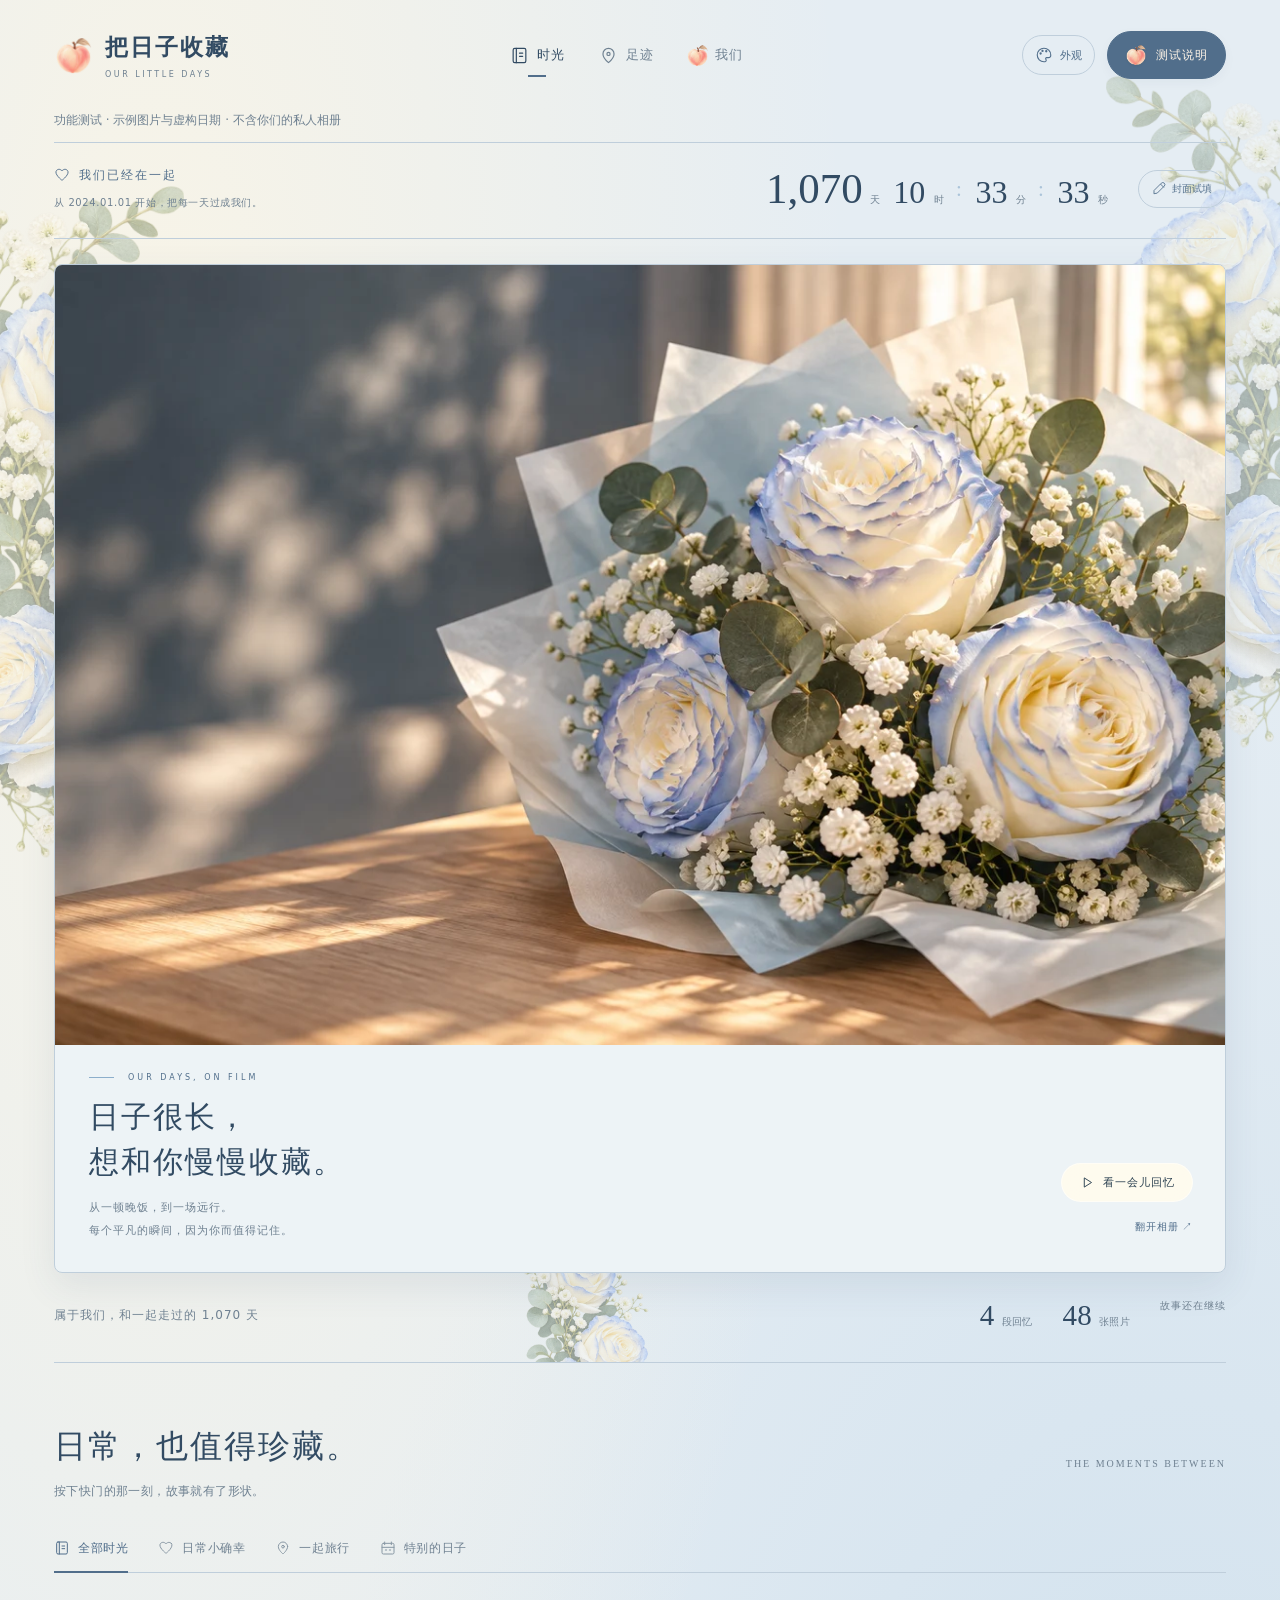
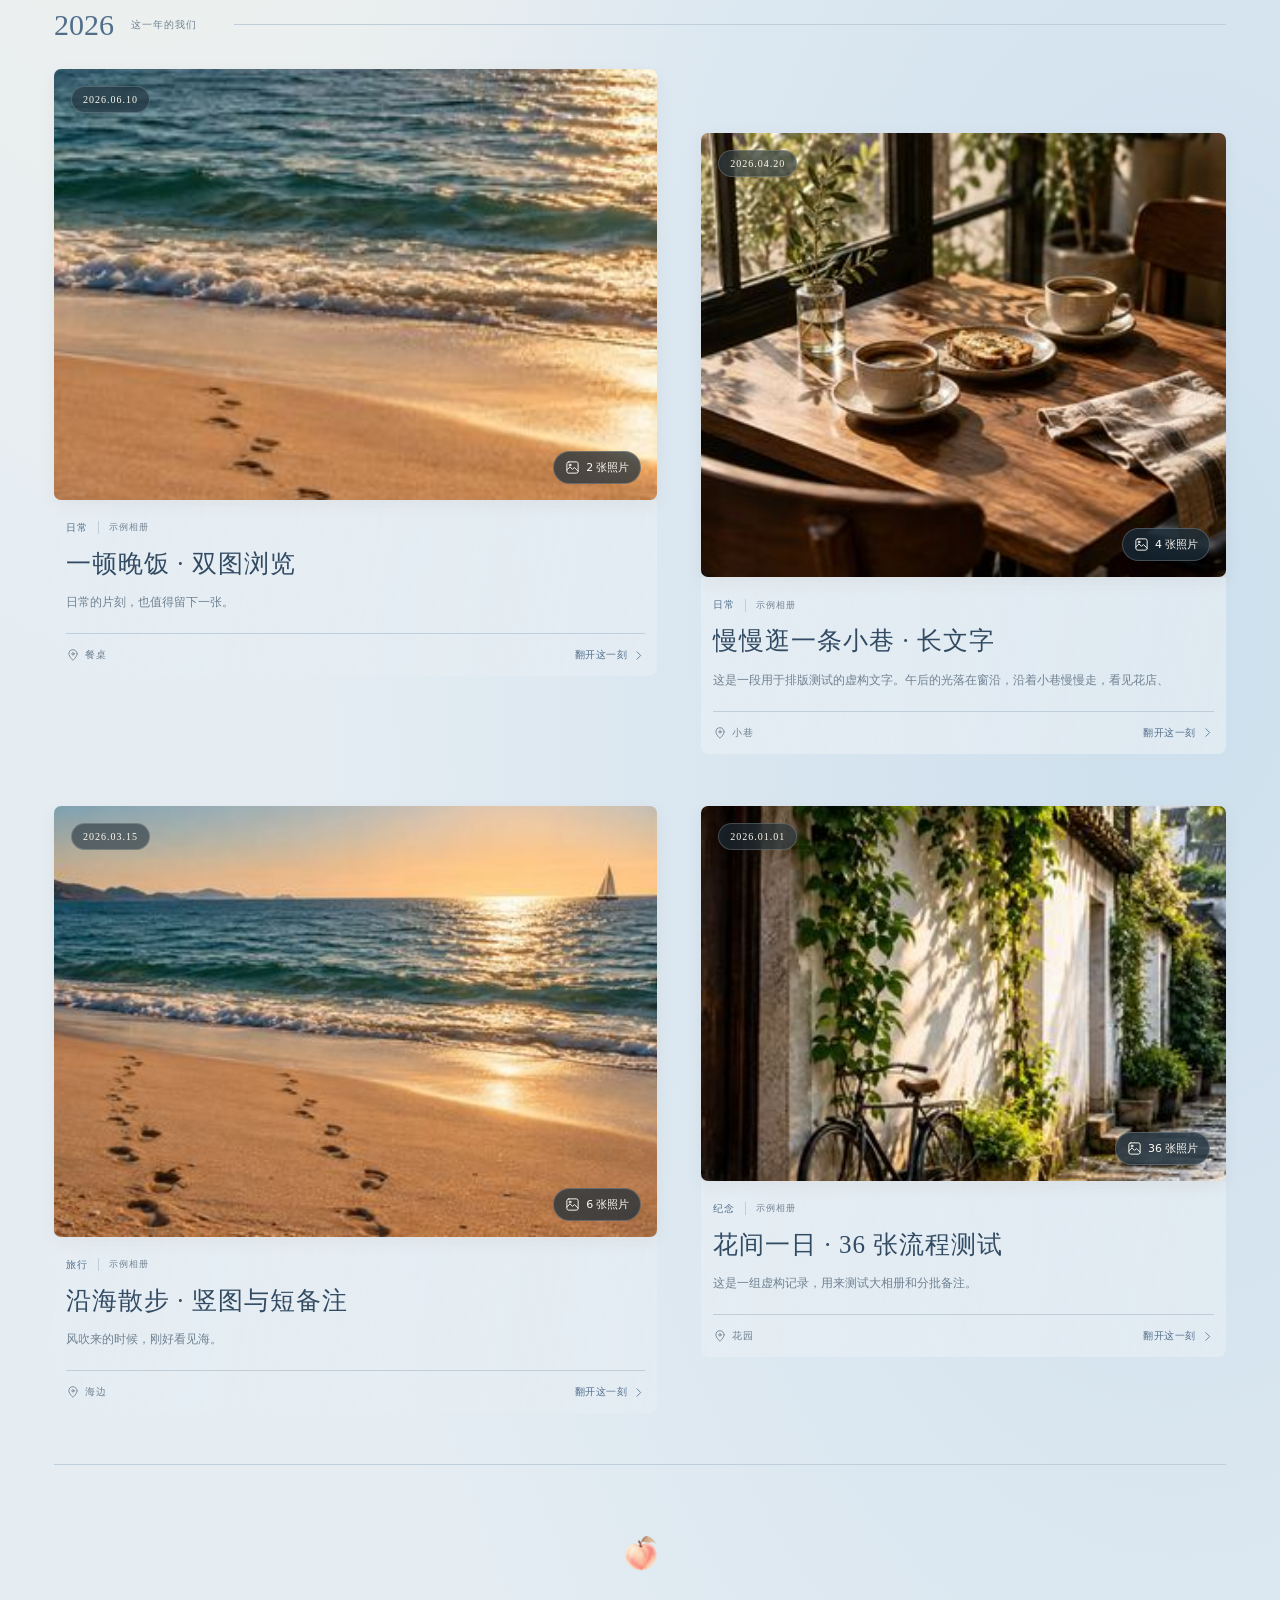
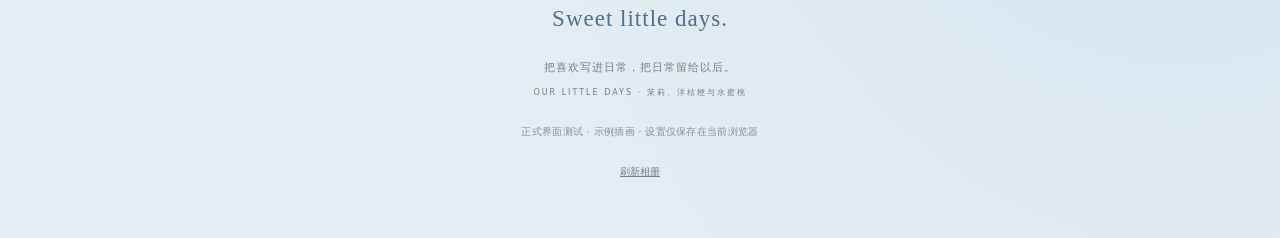
==== commit 1b5c76bf: "Soften portrait and landscape photo transitions" ====
--- a/album/index.html
+++ b/album/index.html
@@ -7,9 +7,9 @@
 <link rel="stylesheet" href="editorial.css">
 <link rel="stylesheet" href="botanical.css">
 <link rel="stylesheet" href="blue-letter.css">
-<link rel="stylesheet" href="album.css">
+<link rel="stylesheet" href="album.css?v=20261105b">
 <link rel="stylesheet" href="cover.css">
-<link rel="stylesheet" href="cinema.css">
+<link rel="stylesheet" href="cinema.css?v=20261105b">
 <link rel="stylesheet" href="stable.css">
 </head>
 <body data-theme="blue-letter">
@@ -54,7 +54,7 @@
 <script src="memory-ui.js"></script>
 <script src="botanical.js"></script>
 <script src="cover.js"></script>
-<script src="cinema.js"></script>
+<script src="cinema.js?v=20261105b"></script>
 <script src="test-ui.js"></script>
 <script src="stable-ui.js"></script>
 </body>
--- a/album/album.css
+++ b/album/album.css
@@ -55,4 +55,7 @@
 #detail.portrait-album:has(.photo-first){width:min(660px,calc(100% - 32px))}
 #detail .photo-first .thumbs{max-width:740px;margin-left:auto;margin-right:auto}
 #detail .original-link{display:block;width:fit-content;margin-bottom:16px}
+#detail .detail-art{width:100%;height:64dvh;display:grid;place-items:center}
+#detail .detail-art img,#detail .photo-first .detail-art img{width:100%;height:100%;max-height:100%;object-fit:contain}
+#detail.portrait-album:has(.photo-first){width:min(940px,calc(100% - 32px))}
 @media(max-width:680px){#detail:has(.photo-first),#detail.portrait-album:has(.photo-first){width:calc(100% - 20px)}}
--- a/album/cinema.css
+++ b/album/cinema.css
@@ -22,6 +22,9 @@
 @media(max-width:680px) and (max-height:700px){.cinema-top{gap:10px}.cinema-stage{min-height:170px;height:29dvh}.cinema-caption h3{font-size:21px}.cinema-pause{width:47px;height:47px}.cinema-pause img{width:32px;height:32px}.cinema-together b{font-size:20px}.cinema-photo-note{font-size:8px}}
 @media(prefers-reduced-motion:reduce){.cinema-tile{will-change:auto}.cinema *{animation:none!important;transition:none!important}}
 .cinema-footer[hidden]{display:none}
+.cinema-stage .cinema-focus{position:absolute;inset:0;width:100%;height:100%;max-height:none}
+.cinema-stage .cinema-focus img{position:absolute;left:50%;top:50%;transform:translate(-50%,-50%);max-width:100%;max-height:100%;pointer-events:none}
+.cinema-stage .cinema-focus .cinema-outgoing{z-index:1}
 .cinema{overflow-x:hidden}
 /* Photographs keep their own proportions, without a card or mat around them. */
 .cinema-focus{padding:0;border:0;border-radius:0;max-height:none;background:transparent;box-shadow:none;overflow:visible}
